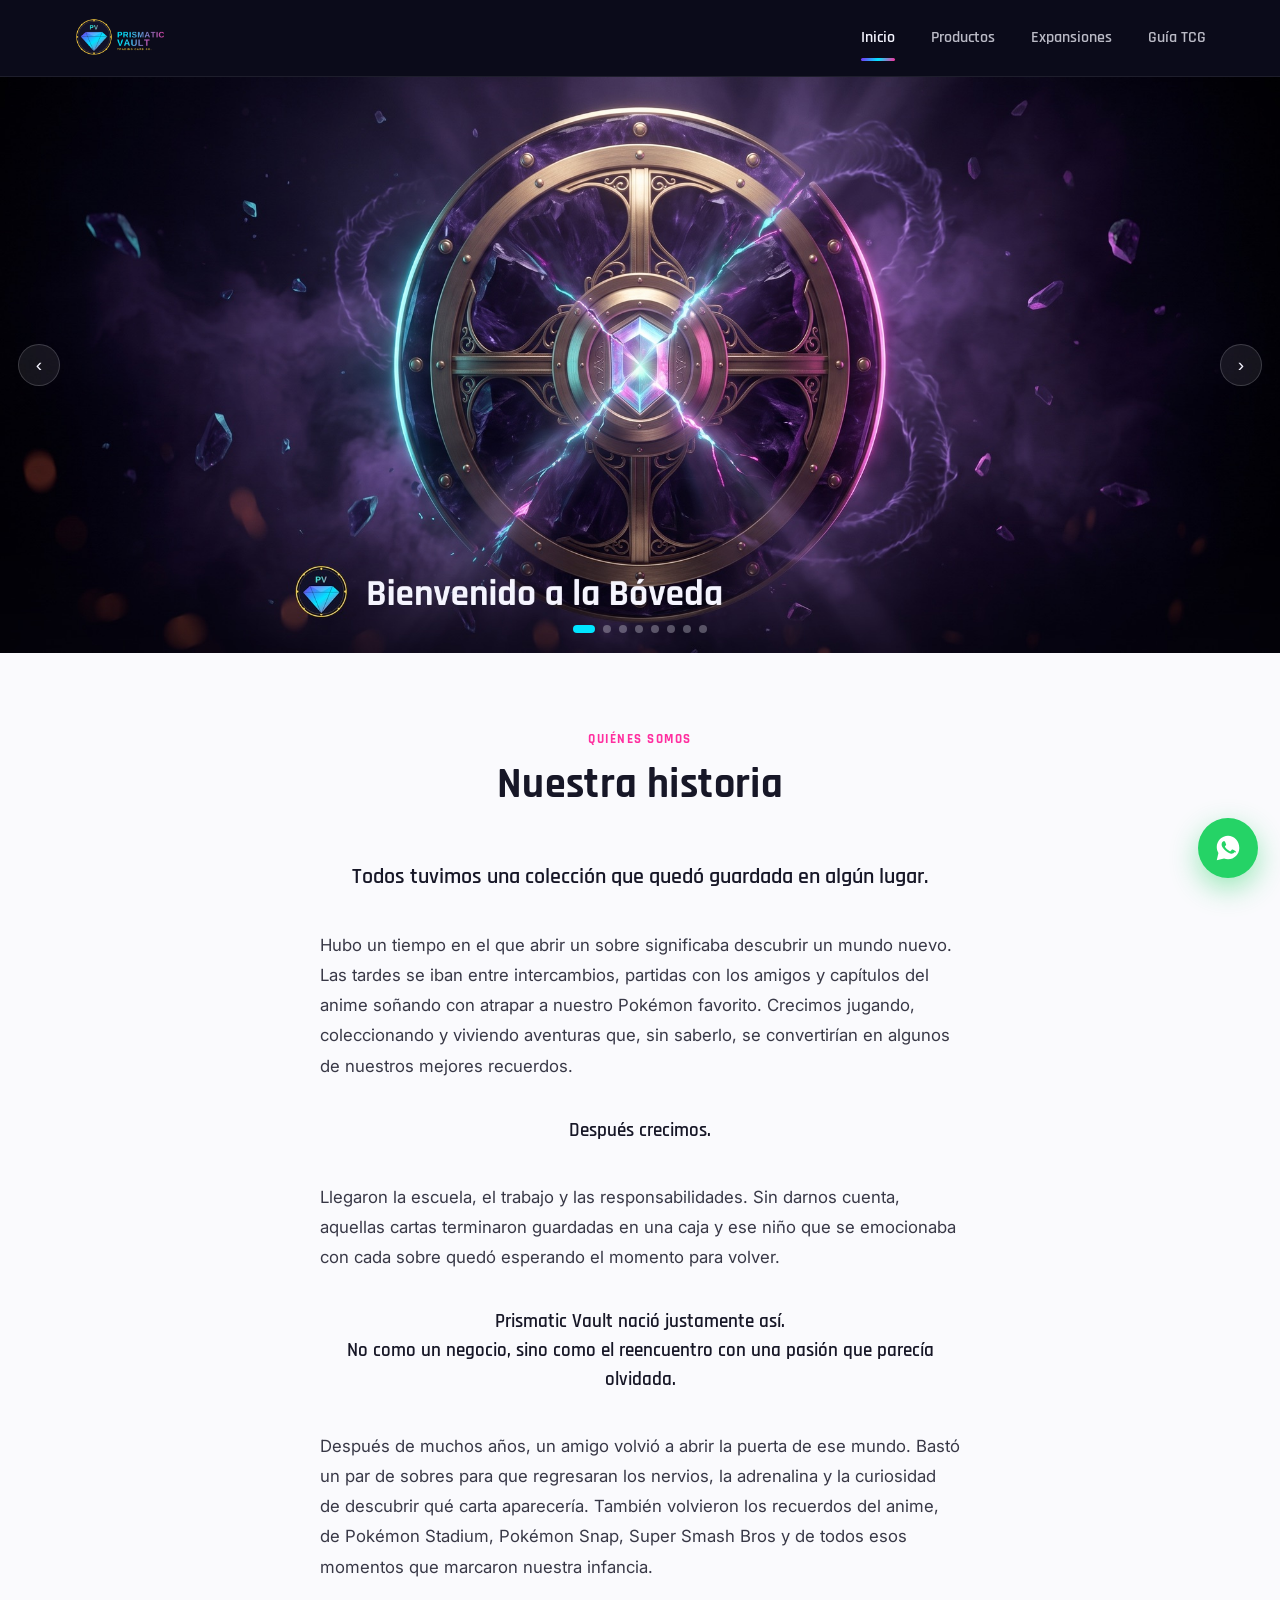
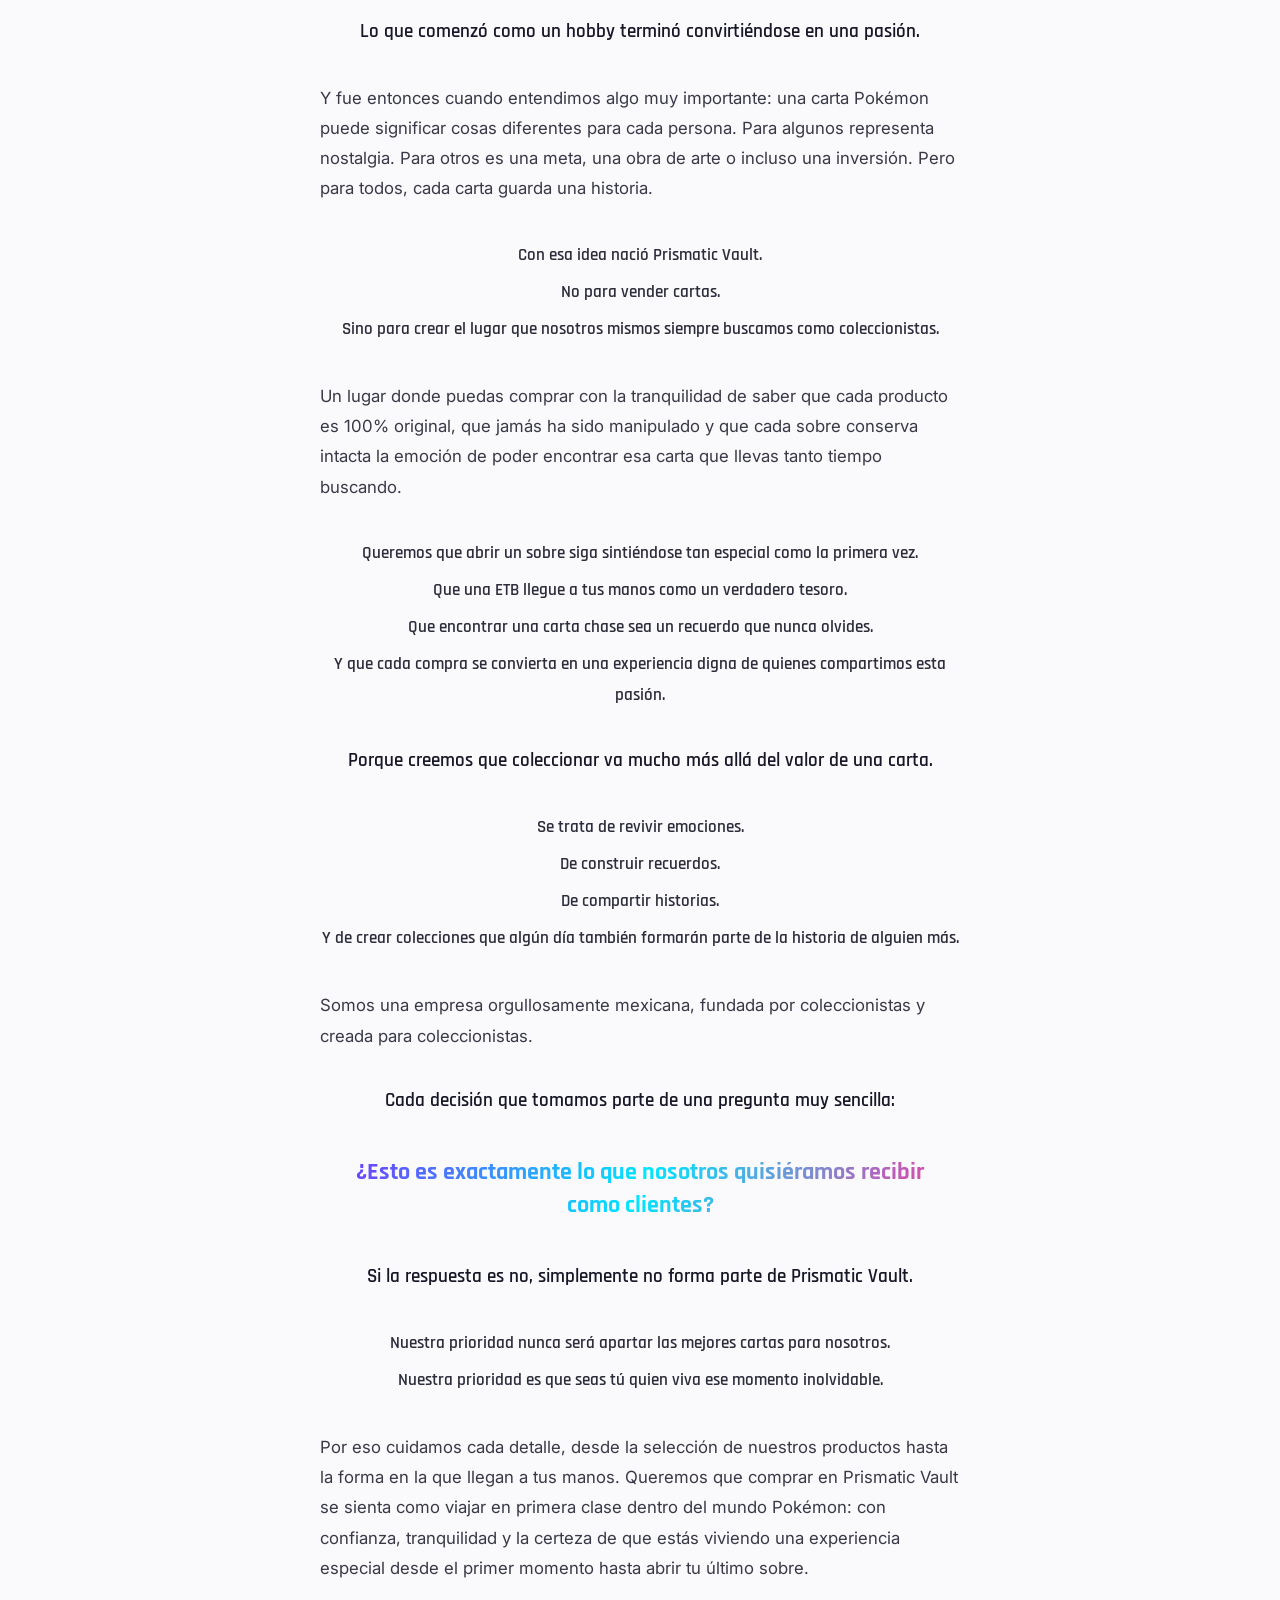
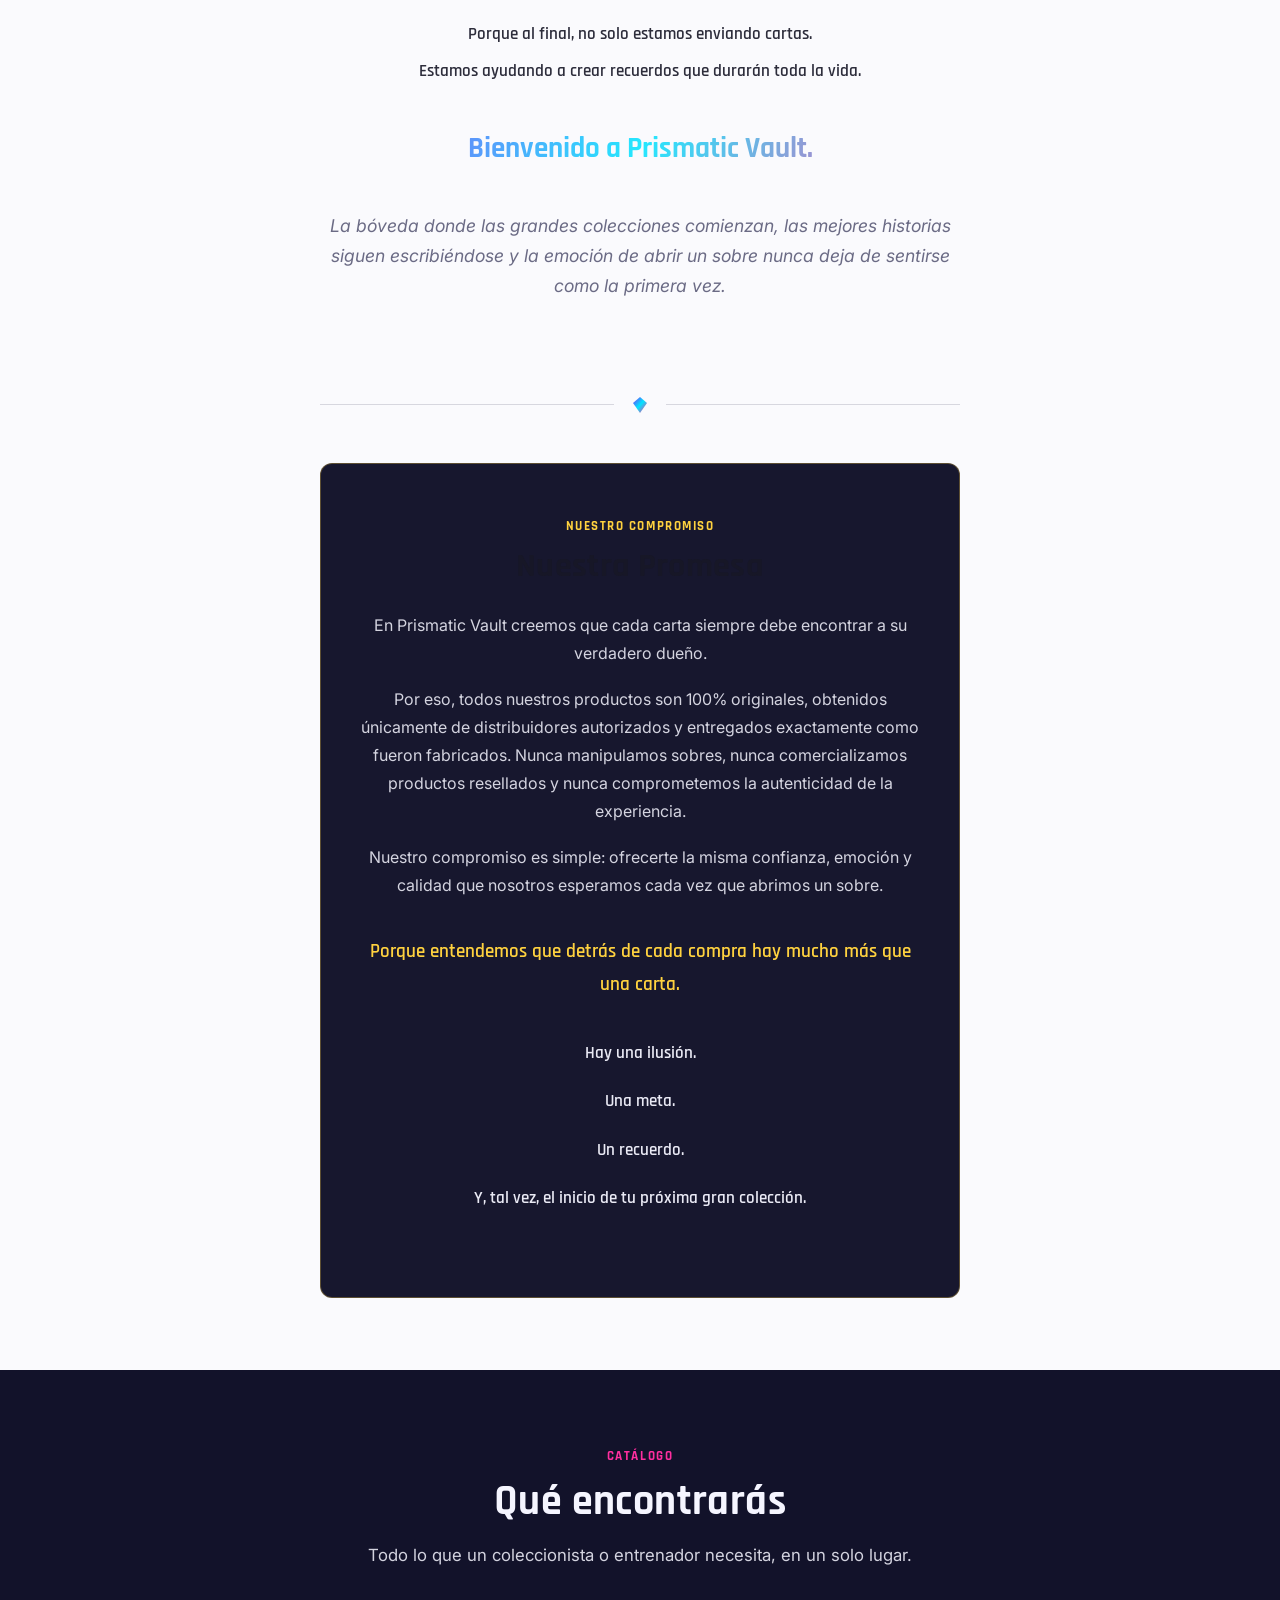
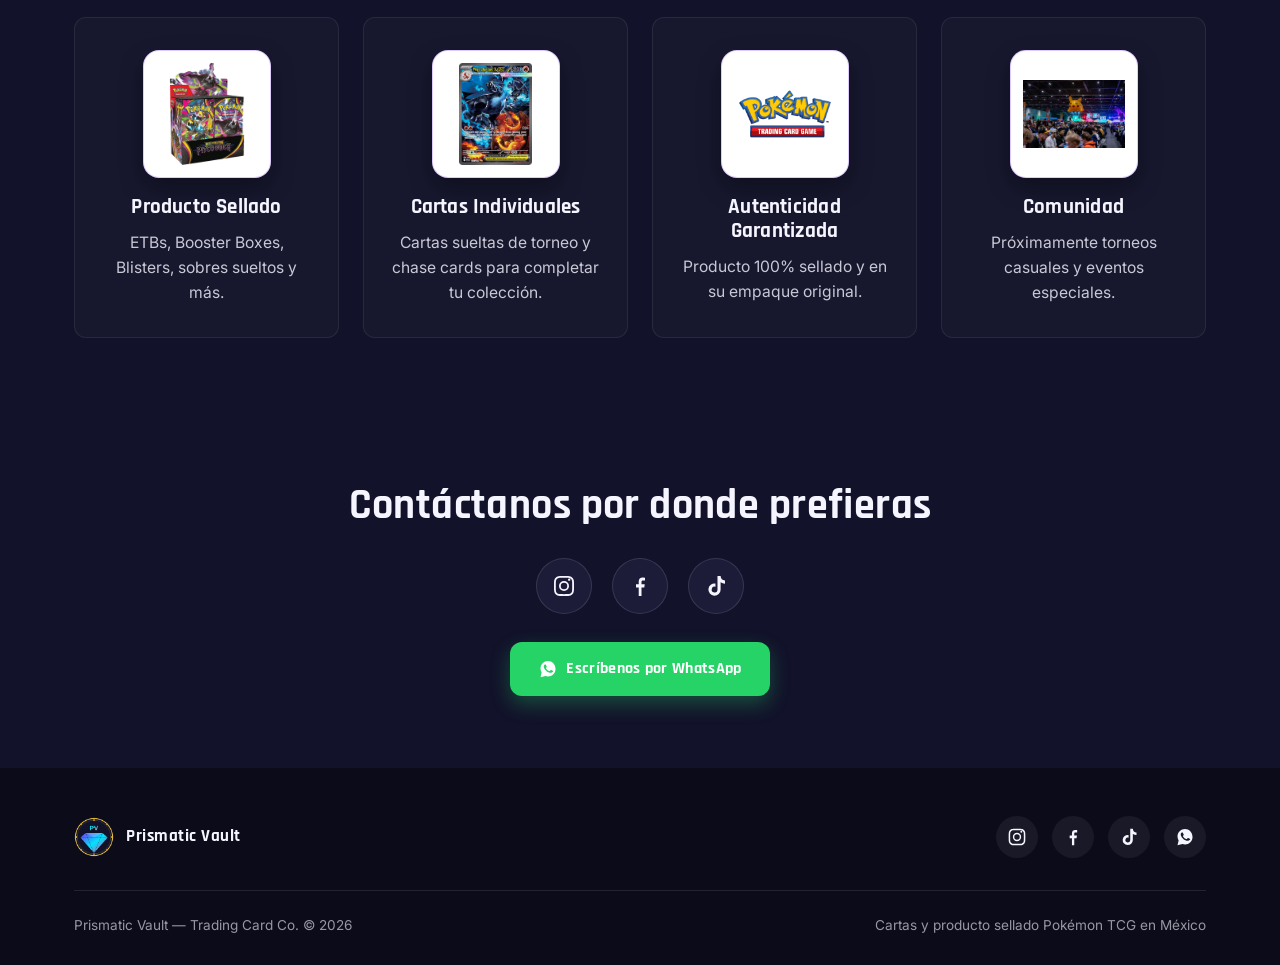
==== index.html @ a51b3db3 "Agrega banners reales, historia de marca e imágenes de Qué Encontrarás - Hero de Inicio: reemplaza l" ====
<!DOCTYPE html>
<html lang="es-MX">
<head>
<meta charset="UTF-8">
<meta name="viewport" content="width=device-width, initial-scale=1.0">
<title>Prismatic Vault TCG | Cartas y Producto Sellado Pokémon en México</title>
<meta name="description" content="Prismatic Vault: empresa 100% mexicana de cartas y producto sellado Pokémon TCG auténtico. Boosters, ETBs y singles a precios accesibles. Contáctanos por WhatsApp.">
<link rel="canonical" href="https://prismaticvaulttcg.com/">
<meta property="og:title" content="Prismatic Vault TCG | Pokémon TCG México">
<meta property="og:description" content="Cartas y producto sellado Pokémon TCG 100% auténtico. Síguenos y escríbenos por WhatsApp.">
<meta property="og:image" content="assets/brand/prismatic_vault_banner.png">
<meta property="og:type" content="website">
<link rel="icon" type="image/png" href="assets/brand/prismatic_vault_icon.png">
<link rel="preconnect" href="https://fonts.googleapis.com">
<link rel="preconnect" href="https://fonts.gstatic.com" crossorigin>
<link href="https://fonts.googleapis.com/css2?family=Rajdhani:wght@600;700&family=Inter:wght@400;500;600&display=swap" rel="stylesheet">
<link rel="stylesheet" href="css/style.css">
</head>
<body>

<header class="site-header">
  <div class="container">
    <a href="index.html" class="brand-logo">
      <img src="assets/brand/prismatic_vault_logo.png" alt="Prismatic Vault — Trading Card Co.">
    </a>
    <nav class="main-nav">
      <a href="index.html" aria-current="page">Inicio</a>
      <a href="productos.html">Productos</a>
      <a href="expansiones.html">Expansiones</a>
      <a href="guia-tcg.html">Guía TCG</a>
    </nav>
    <button class="hamburger" aria-label="Abrir menú" aria-expanded="false">
      <span></span><span></span><span></span>
    </button>
  </div>
</header>

<main>

  <!-- HERO / CARRUSEL -->
  <section class="hero" data-hero-carousel>
    <button class="hero-arrow prev" data-hero-arrow="-1" aria-label="Slide anterior">&#8249;</button>
    <button class="hero-arrow next" data-hero-arrow="1" aria-label="Siguiente slide">&#8250;</button>

    <div class="hero-slide is-active">
      <img src="assets/banners/01-bienvenido-a-la-boveda.jpg" alt="Bienvenido a la Bóveda Prismática" class="hero-banner-img">
    </div>
    <div class="hero-slide">
      <img src="assets/banners/02-elite-trainer-boxes.jpg" alt="Elite Trainer Boxes" class="hero-banner-img">
    </div>
    <div class="hero-slide">
      <img src="assets/banners/03-singles.jpg" alt="Singles — cartas individuales" class="hero-banner-img">
    </div>
    <div class="hero-slide">
      <img src="assets/banners/04-pitch-black.jpg" alt="Mega Evolution: Pitch Black" class="hero-banner-img">
    </div>
    <div class="hero-slide">
      <img src="assets/banners/05-nuevas-expansiones.jpg" alt="Nuevas expansiones" class="hero-banner-img">
    </div>
    <div class="hero-slide">
      <img src="assets/banners/06-accesorios.jpg" alt="Accesorios" class="hero-banner-img">
    </div>
    <div class="hero-slide">
      <img src="assets/banners/07-comunidad.jpg" alt="Comunidad" class="hero-banner-img">
    </div>
    <div class="hero-slide">
      <img src="assets/banners/08-el-guardian-prismatico.jpg" alt="El Guardián Prismático" class="hero-banner-img">
    </div>

    <div class="hero-dots"></div>
  </section>

  <!-- QUIÉNES SOMOS — NUESTRA HISTORIA -->
  <section class="section section--light">
    <div class="container">
      <div class="section-header">
        <span class="eyebrow">Quiénes somos</span>
        <h2 class="section-title">Nuestra historia</h2>
      </div>
      <div class="story">
        <p class="story-lede">Todos tuvimos una colección que quedó guardada en algún lugar.</p>

        <p>Hubo un tiempo en el que abrir un sobre significaba descubrir un mundo nuevo. Las tardes se iban entre intercambios, partidas con los amigos y capítulos del anime soñando con atrapar a nuestro Pokémon favorito. Crecimos jugando, coleccionando y viviendo aventuras que, sin saberlo, se convertirían en algunos de nuestros mejores recuerdos.</p>

        <p class="story-beat">Después crecimos.</p>

        <p>Llegaron la escuela, el trabajo y las responsabilidades. Sin darnos cuenta, aquellas cartas terminaron guardadas en una caja y ese niño que se emocionaba con cada sobre quedó esperando el momento para volver.</p>

        <p class="story-beat">Prismatic Vault nació justamente así.<br>No como un negocio, sino como el reencuentro con una pasión que parecía olvidada.</p>

        <p>Después de muchos años, un amigo volvió a abrir la puerta de ese mundo. Bastó un par de sobres para que regresaran los nervios, la adrenalina y la curiosidad de descubrir qué carta aparecería. También volvieron los recuerdos del anime, de Pokémon Stadium, Pokémon Snap, Super Smash Bros y de todos esos momentos que marcaron nuestra infancia.</p>

        <p class="story-beat">Lo que comenzó como un hobby terminó convirtiéndose en una pasión.</p>

        <p>Y fue entonces cuando entendimos algo muy importante: una carta Pokémon puede significar cosas diferentes para cada persona. Para algunos representa nostalgia. Para otros es una meta, una obra de arte o incluso una inversión. Pero para todos, cada carta guarda una historia.</p>

        <div class="story-list">
          <p>Con esa idea nació Prismatic Vault.</p>
          <p>No para vender cartas.</p>
          <p>Sino para crear el lugar que nosotros mismos siempre buscamos como coleccionistas.</p>
        </div>

        <p>Un lugar donde puedas comprar con la tranquilidad de saber que cada producto es 100% original, que jamás ha sido manipulado y que cada sobre conserva intacta la emoción de poder encontrar esa carta que llevas tanto tiempo buscando.</p>

        <div class="story-list">
          <p>Queremos que abrir un sobre siga sintiéndose tan especial como la primera vez.</p>
          <p>Que una ETB llegue a tus manos como un verdadero tesoro.</p>
          <p>Que encontrar una carta chase sea un recuerdo que nunca olvides.</p>
          <p>Y que cada compra se convierta en una experiencia digna de quienes compartimos esta pasión.</p>
        </div>

        <p class="story-beat">Porque creemos que coleccionar va mucho más allá del valor de una carta.</p>

        <div class="story-list">
          <p>Se trata de revivir emociones.</p>
          <p>De construir recuerdos.</p>
          <p>De compartir historias.</p>
          <p>Y de crear colecciones que algún día también formarán parte de la historia de alguien más.</p>
        </div>

        <p>Somos una empresa orgullosamente mexicana, fundada por coleccionistas y creada para coleccionistas.</p>

        <p class="story-beat">Cada decisión que tomamos parte de una pregunta muy sencilla:</p>

        <blockquote class="story-quote">¿Esto es exactamente lo que nosotros quisiéramos recibir como clientes?</blockquote>

        <p class="story-beat">Si la respuesta es no, simplemente no forma parte de Prismatic Vault.</p>

        <div class="story-list">
          <p>Nuestra prioridad nunca será apartar las mejores cartas para nosotros.</p>
          <p>Nuestra prioridad es que seas tú quien viva ese momento inolvidable.</p>
        </div>

        <p>Por eso cuidamos cada detalle, desde la selección de nuestros productos hasta la forma en la que llegan a tus manos. Queremos que comprar en Prismatic Vault se sienta como viajar en primera clase dentro del mundo Pokémon: con confianza, tranquilidad y la certeza de que estás viviendo una experiencia especial desde el primer momento hasta abrir tu último sobre.</p>

        <div class="story-list">
          <p>Porque al final, no solo estamos enviando cartas.</p>
          <p>Estamos ayudando a crear recuerdos que durarán toda la vida.</p>
        </div>

        <p class="story-final">Bienvenido a Prismatic Vault.</p>
        <p class="story-closing">La bóveda donde las grandes colecciones comienzan, las mejores historias siguen escribiéndose y la emoción de abrir un sobre nunca deja de sentirse como la primera vez.</p>
      </div>
    </div>
  </section>

  <!-- NUESTRA PROMESA -->
  <section class="section section--light" style="padding-top: 0;">
    <div class="container">
      <div class="story-divider">
        <svg viewBox="0 0 40 40"><polygon points="20,4 34,16 20,36 6,16" fill="url(#pv-grad)"/></svg>
      </div>
      <div class="promise-card">
        <span class="eyebrow">Nuestro compromiso</span>
        <h2>Nuestra Promesa</h2>
        <p>En Prismatic Vault creemos que cada carta siempre debe encontrar a su verdadero dueño.</p>
        <p>Por eso, todos nuestros productos son 100% originales, obtenidos únicamente de distribuidores autorizados y entregados exactamente como fueron fabricados. Nunca manipulamos sobres, nunca comercializamos productos resellados y nunca comprometemos la autenticidad de la experiencia.</p>
        <p>Nuestro compromiso es simple: ofrecerte la misma confianza, emoción y calidad que nosotros esperamos cada vez que abrimos un sobre.</p>
        <p class="story-beat">Porque entendemos que detrás de cada compra hay mucho más que una carta.</p>
        <div class="story-list">
          <p>Hay una ilusión.</p>
          <p>Una meta.</p>
          <p>Un recuerdo.</p>
          <p>Y, tal vez, el inicio de tu próxima gran colección.</p>
        </div>
      </div>
    </div>
  </section>

  <!-- QUÉ ENCONTRARÁS -->
  <section class="section section--dark">
    <div class="container">
      <div class="section-header">
        <span class="eyebrow">Catálogo</span>
        <h2 class="section-title">Qué encontrarás</h2>
        <p class="section-subtitle" style="margin: 0 auto;">Todo lo que un coleccionista o entrenador necesita, en un solo lugar.</p>
      </div>
      <div class="grid grid--4">
        <div class="card">
          <div class="card-thumb">
            <img src="assets/encontraras/producto-sellado.png" alt="Producto sellado Pokémon TCG">
          </div>
          <h3>Producto Sellado</h3>
          <p>ETBs, Booster Boxes, Blisters, sobres sueltos y más.</p>
        </div>
        <div class="card">
          <div class="card-thumb">
            <img src="assets/encontraras/cartas-individuales.png" alt="Cartas individuales Pokémon TCG">
          </div>
          <h3>Cartas Individuales</h3>
          <p>Cartas sueltas de torneo y chase cards para completar tu colección.</p>
        </div>
        <div class="card">
          <div class="card-thumb">
            <img src="assets/encontraras/autenticidad-garantizada.png" alt="Autenticidad garantizada Pokémon TCG">
          </div>
          <h3>Autenticidad Garantizada</h3>
          <p>Producto 100% sellado y en su empaque original.</p>
        </div>
        <div class="card">
          <div class="card-thumb">
            <img src="assets/encontraras/comunidad.webp" alt="Comunidad Pokémon TCG">
          </div>
          <h3>Comunidad</h3>
          <p>Próximamente torneos casuales y eventos especiales.</p>
        </div>
      </div>
    </div>
  </section>

  <!-- BANDA DE CONTACTO -->
  <section class="section section--dark social-band">
    <div class="container">
      <h2 class="section-title">Contáctanos por donde prefieras</h2>
      <div class="social-icons-lg">
        <a href="https://www.instagram.com/prismaticvault.tcg/" target="_blank" rel="noopener" aria-label="Instagram">
          <svg viewBox="0 0 24 24"><path d="M12 2c-2.72 0-3.06.01-4.12.06-1.06.05-1.79.22-2.43.47a4.92 4.92 0 0 0-1.78 1.16 4.92 4.92 0 0 0-1.16 1.78c-.25.64-.42 1.37-.47 2.43C2 8.94 2 9.28 2 12s.01 3.06.06 4.12c.05 1.06.22 1.79.47 2.43.26.66.6 1.22 1.16 1.78.56.56 1.12.9 1.78 1.16.64.25 1.37.42 2.43.47C8.94 22 9.28 22 12 22s3.06-.01 4.12-.06c1.06-.05 1.79-.22 2.43-.47a4.92 4.92 0 0 0 1.78-1.16 4.92 4.92 0 0 0 1.16-1.78c.25-.64.42-1.37.47-2.43.05-1.06.06-1.4.06-4.12s-.01-3.06-.06-4.12c-.05-1.06-.22-1.79-.47-2.43a4.92 4.92 0 0 0-1.16-1.78 4.92 4.92 0 0 0-1.78-1.16c-.64-.25-1.37-.42-2.43-.47C15.06 2.01 14.72 2 12 2zm0 1.8c2.67 0 2.99.01 4.04.06.98.04 1.5.21 1.85.34.47.18.8.4 1.15.75.35.35.57.68.75 1.15.13.36.3.87.34 1.85.05 1.05.06 1.37.06 4.04s-.01 2.99-.06 4.04c-.04.98-.21 1.5-.34 1.85-.18.47-.4.8-.75 1.15-.35.35-.68.57-1.15.75-.36.13-.87.3-1.85.34-1.05.05-1.37.06-4.04.06s-2.99-.01-4.04-.06c-.98-.04-1.5-.21-1.85-.34a3.1 3.1 0 0 1-1.15-.75 3.1 3.1 0 0 1-.75-1.15c-.13-.36-.3-.87-.34-1.85-.05-1.05-.06-1.37-.06-4.04s.01-2.99.06-4.04c.04-.98.21-1.5.34-1.85.18-.47.4-.8.75-1.15.35-.35.68-.57 1.15-.75.36-.13.87-.3 1.85-.34 1.05-.05 1.37-.06 4.04-.06zm0 3.2a5 5 0 1 0 0 10 5 5 0 0 0 0-10zm0 8.25a3.25 3.25 0 1 1 0-6.5 3.25 3.25 0 0 1 0 6.5zm5.2-8.45a1.17 1.17 0 1 1 0-2.34 1.17 1.17 0 0 1 0 2.34z"/></svg>
        </a>
        <a href="https://facebook.com/prismaticvault.tcg" target="_blank" rel="noopener" aria-label="Facebook">
          <svg viewBox="0 0 24 24"><path d="M13.5 22v-8.4h2.8l.42-3.28h-3.22V8.2c0-.95.26-1.6 1.63-1.6H17V3.7A21.8 21.8 0 0 0 14.6 3.6c-2.3 0-3.87 1.4-3.87 3.98v2.74H8v3.28h2.73V22h2.77z"/></svg>
        </a>
        <a href="https://vt.tiktok.com/ZSXAYgNUm/" target="_blank" rel="noopener" aria-label="TikTok">
          <svg viewBox="0 0 24 24"><path d="M16.6 2h-3.1v13.6a2.9 2.9 0 1 1-2.05-2.78V9.6a6.1 6.1 0 1 0 5.15 6.03V8.36a7.9 7.9 0 0 0 4.4 1.33V6.5a4.85 4.85 0 0 1-4.4-4.5z"/></svg>
        </a>
      </div>
      <a href="https://wa.me/524494250223" class="btn btn-whatsapp" target="_blank" rel="noopener">
        <svg viewBox="0 0 32 32" style="width:20px;height:20px;fill:#fff;"><path d="M16.02 3C9.4 3 4 8.4 4 15.02c0 2.34.65 4.52 1.78 6.38L4 29l7.78-1.74a12.9 12.9 0 0 0 4.24.72h.02c6.62 0 12.02-5.4 12.02-12.02C28 8.4 22.64 3 16.02 3zm7.05 17.2c-.3.86-1.7 1.64-2.35 1.74-.6.1-1.36.14-2.2-.14-.5-.16-1.15-.38-1.98-.74-3.48-1.5-5.75-5.02-5.93-5.26-.17-.24-1.42-1.9-1.42-3.62 0-1.72.9-2.56 1.22-2.9.32-.34.7-.42.94-.42h.68c.22 0 .5-.04.78.6.3.68 1 2.4 1.1 2.58.1.18.16.4.02.64-.14.24-.2.4-.4.62-.2.22-.42.5-.6.66-.2.2-.4.4-.18.78.22.38 1 1.66 2.16 2.7 1.48 1.32 2.74 1.74 3.12 1.94.38.2.6.16.82-.08.22-.24.94-1.08 1.2-1.46.26-.38.5-.3.84-.18.34.12 2.16 1.02 2.54 1.2.38.18.62.28.72.44.1.18.1.98-.2 1.84z"/></svg>
        Escríbenos por WhatsApp
      </a>
    </div>
  </section>

</main>

<footer class="site-footer">
  <div class="container">
    <div class="footer-top">
      <div class="footer-brand">
        <img src="assets/brand/prismatic_vault_icon.png" alt="Prismatic Vault">
        <span>Prismatic Vault</span>
      </div>
      <div class="footer-links">
        <a href="https://www.instagram.com/prismaticvault.tcg/" target="_blank" rel="noopener" aria-label="Instagram">
          <svg viewBox="0 0 24 24"><path d="M12 2c-2.72 0-3.06.01-4.12.06-1.06.05-1.79.22-2.43.47a4.92 4.92 0 0 0-1.78 1.16 4.92 4.92 0 0 0-1.16 1.78c-.25.64-.42 1.37-.47 2.43C2 8.94 2 9.28 2 12s.01 3.06.06 4.12c.05 1.06.22 1.79.47 2.43.26.66.6 1.22 1.16 1.78.56.56 1.12.9 1.78 1.16.64.25 1.37.42 2.43.47C8.94 22 9.28 22 12 22s3.06-.01 4.12-.06c1.06-.05 1.79-.22 2.43-.47a4.92 4.92 0 0 0 1.78-1.16 4.92 4.92 0 0 0 1.16-1.78c.25-.64.42-1.37.47-2.43.05-1.06.06-1.4.06-4.12s-.01-3.06-.06-4.12c-.05-1.06-.22-1.79-.47-2.43a4.92 4.92 0 0 0-1.16-1.78 4.92 4.92 0 0 0-1.78-1.16c-.64-.25-1.37-.42-2.43-.47C15.06 2.01 14.72 2 12 2zm0 1.8c2.67 0 2.99.01 4.04.06.98.04 1.5.21 1.85.34.47.18.8.4 1.15.75.35.35.57.68.75 1.15.13.36.3.87.34 1.85.05 1.05.06 1.37.06 4.04s-.01 2.99-.06 4.04c-.04.98-.21 1.5-.34 1.85-.18.47-.4.8-.75 1.15-.35.35-.68.57-1.15.75-.36.13-.87.3-1.85.34-1.05.05-1.37.06-4.04.06s-2.99-.01-4.04-.06c-.98-.04-1.5-.21-1.85-.34a3.1 3.1 0 0 1-1.15-.75 3.1 3.1 0 0 1-.75-1.15c-.13-.36-.3-.87-.34-1.85-.05-1.05-.06-1.37-.06-4.04s.01-2.99.06-4.04c.04-.98.21-1.5.34-1.85.18-.47.4-.8.75-1.15.35-.35.68-.57 1.15-.75.36-.13.87-.3 1.85-.34 1.05-.05 1.37-.06 4.04-.06zm0 3.2a5 5 0 1 0 0 10 5 5 0 0 0 0-10zm0 8.25a3.25 3.25 0 1 1 0-6.5 3.25 3.25 0 0 1 0 6.5zm5.2-8.45a1.17 1.17 0 1 1 0-2.34 1.17 1.17 0 0 1 0 2.34z"/></svg>
        </a>
        <a href="https://facebook.com/prismaticvault.tcg" target="_blank" rel="noopener" aria-label="Facebook">
          <svg viewBox="0 0 24 24"><path d="M13.5 22v-8.4h2.8l.42-3.28h-3.22V8.2c0-.95.26-1.6 1.63-1.6H17V3.7A21.8 21.8 0 0 0 14.6 3.6c-2.3 0-3.87 1.4-3.87 3.98v2.74H8v3.28h2.73V22h2.77z"/></svg>
        </a>
        <a href="https://vt.tiktok.com/ZSXAYgNUm/" target="_blank" rel="noopener" aria-label="TikTok">
          <svg viewBox="0 0 24 24"><path d="M16.6 2h-3.1v13.6a2.9 2.9 0 1 1-2.05-2.78V9.6a6.1 6.1 0 1 0 5.15 6.03V8.36a7.9 7.9 0 0 0 4.4 1.33V6.5a4.85 4.85 0 0 1-4.4-4.5z"/></svg>
        </a>
        <a href="https://wa.me/524494250223" target="_blank" rel="noopener" aria-label="WhatsApp">
          <svg viewBox="0 0 32 32"><path d="M16.02 3C9.4 3 4 8.4 4 15.02c0 2.34.65 4.52 1.78 6.38L4 29l7.78-1.74a12.9 12.9 0 0 0 4.24.72h.02c6.62 0 12.02-5.4 12.02-12.02C28 8.4 22.64 3 16.02 3zm7.05 17.2c-.3.86-1.7 1.64-2.35 1.74-.6.1-1.36.14-2.2-.14-.5-.16-1.15-.38-1.98-.74-3.48-1.5-5.75-5.02-5.93-5.26-.17-.24-1.42-1.9-1.42-3.62 0-1.72.9-2.56 1.22-2.9.32-.34.7-.42.94-.42h.68c.22 0 .5-.04.78.6.3.68 1 2.4 1.1 2.58.1.18.16.4.02.64-.14.24-.2.4-.4.62-.2.22-.42.5-.6.66-.2.2-.4.4-.18.78.22.38 1 1.66 2.16 2.7 1.48 1.32 2.74 1.74 3.12 1.94.38.2.6.16.82-.08.22-.24.94-1.08 1.2-1.46.26-.38.5-.3.84-.18.34.12 2.16 1.02 2.54 1.2.38.18.62.28.72.44.1.18.1.98-.2 1.84z"/></svg>
        </a>
      </div>
    </div>
    <div class="footer-bottom">
      <span>Prismatic Vault — Trading Card Co. © <span data-year>2026</span></span>
      <span>Cartas y producto sellado Pokémon TCG en México</span>
    </div>
  </div>
</footer>

<a href="https://wa.me/524494250223" class="wa-float" target="_blank" rel="noopener" aria-label="Escríbenos por WhatsApp">
  <svg viewBox="0 0 32 32"><path d="M16.02 3C9.4 3 4 8.4 4 15.02c0 2.34.65 4.52 1.78 6.38L4 29l7.78-1.74a12.9 12.9 0 0 0 4.24.72h.02c6.62 0 12.02-5.4 12.02-12.02C28 8.4 22.64 3 16.02 3zm7.05 17.2c-.3.86-1.7 1.64-2.35 1.74-.6.1-1.36.14-2.2-.14-.5-.16-1.15-.38-1.98-.74-3.48-1.5-5.75-5.02-5.93-5.26-.17-.24-1.42-1.9-1.42-3.62 0-1.72.9-2.56 1.22-2.9.32-.34.7-.42.94-.42h.68c.22 0 .5-.04.78.6.3.68 1 2.4 1.1 2.58.1.18.16.4.02.64-.14.24-.2.4-.4.62-.2.22-.42.5-.6.66-.2.2-.4.4-.18.78.22.38 1 1.66 2.16 2.7 1.48 1.32 2.74 1.74 3.12 1.94.38.2.6.16.82-.08.22-.24.94-1.08 1.2-1.46.26-.38.5-.3.84-.18.34.12 2.16 1.02 2.54 1.2.38.18.62.28.72.44.1.18.1.98-.2 1.84z"/></svg>
</a>

<svg width="0" height="0" style="position:absolute">
  <defs>
    <linearGradient id="pv-grad" x1="0" y1="0" x2="1" y2="1">
      <stop offset="0%" stop-color="#7B2FF7"/><stop offset="50%" stop-color="#00E5FF"/><stop offset="100%" stop-color="#FF2E9F"/>
    </linearGradient>
  </defs>
</svg>

<script src="js/main.js"></script>
</body>
</html>
---- css/style.css ----
/* ==========================================================================
   Prismatic Vault — Design System
   ========================================================================== */

:root {
  --violet: #7B2FF7;
  --cyan: #00E5FF;
  --magenta: #FF2E9F;
  --gold: #FFD23F;
  --navy-deep: #0B0B1A;
  --navy: #12122A;
  --text-light: #F5F5FF;
  --text-dark: #171727;
  --text-muted: #6B6B85;

  --gradient-brand: linear-gradient(115deg, var(--violet) 0%, var(--cyan) 50%, var(--magenta) 100%);
  --gradient-brand-soft: linear-gradient(115deg, rgba(123,47,247,0.15) 0%, rgba(0,229,255,0.15) 50%, rgba(255,46,159,0.15) 100%);
  --gradient-hero: linear-gradient(160deg, var(--navy-deep) 0%, #1B1440 100%);
  --gradient-btn: linear-gradient(100deg, var(--violet) 0%, var(--magenta) 100%);
  --gradient-btn-hover: linear-gradient(100deg, var(--cyan) 0%, var(--magenta) 100%);

  --font-heading: 'Rajdhani', sans-serif;
  --font-body: 'Inter', sans-serif;

  --radius-sm: 8px;
  --radius-md: 12px;
  --container: 1180px;
}

* { box-sizing: border-box; margin: 0; padding: 0; }

html { scroll-behavior: smooth; }

body {
  font-family: var(--font-body);
  background: #FFFFFF;
  color: var(--text-dark);
  line-height: 1.6;
  -webkit-font-smoothing: antialiased;
  overflow-x: hidden;
}

img { max-width: 100%; display: block; }

a { text-decoration: none; color: inherit; }

ul { list-style: none; }

h1, h2, h3, h4 {
  font-family: var(--font-heading);
  font-weight: 700;
  letter-spacing: 0.01em;
  line-height: 1.15;
}

.container {
  max-width: var(--container);
  margin: 0 auto;
  padding: 0 24px;
}

.section {
  padding: 72px 0;
}

.section--dark {
  background: var(--navy);
  color: var(--text-light);
}

.section--light {
  background: #FAFAFD;
  color: var(--text-dark);
}

.eyebrow {
  display: inline-block;
  font-family: var(--font-heading);
  font-weight: 700;
  letter-spacing: 0.12em;
  text-transform: uppercase;
  font-size: 0.8rem;
  color: var(--magenta);
  margin-bottom: 12px;
}

.section-title {
  font-size: clamp(1.8rem, 4vw, 2.6rem);
  margin-bottom: 16px;
}

.section-subtitle {
  max-width: 640px;
  font-size: 1.05rem;
  opacity: 0.85;
}

.section-header {
  text-align: center;
  max-width: 720px;
  margin: 0 auto 48px;
}

/* --------------------------------------------------------------------------
   Buttons
   -------------------------------------------------------------------------- */

.btn {
  display: inline-flex;
  align-items: center;
  justify-content: center;
  gap: 8px;
  font-family: var(--font-heading);
  font-weight: 700;
  font-size: 1rem;
  letter-spacing: 0.02em;
  padding: 14px 28px;
  border-radius: var(--radius-md);
  border: none;
  cursor: pointer;
  transition: transform 0.18s ease, box-shadow 0.18s ease, opacity 0.18s ease;
  white-space: nowrap;
}

.btn-primary {
  background: var(--gradient-btn);
  color: #FFFFFF;
  box-shadow: 0 8px 24px rgba(123, 47, 247, 0.35);
}

.btn-primary:hover {
  background: var(--gradient-btn-hover);
  transform: translateY(-2px);
  box-shadow: 0 10px 28px rgba(0, 229, 255, 0.3);
}

.btn-outline {
  background: transparent;
  color: var(--text-light);
  border: 2px solid rgba(245, 245, 255, 0.35);
}

.btn-outline:hover {
  border-color: var(--cyan);
  color: var(--cyan);
  transform: translateY(-2px);
}

.btn-gold {
  background: var(--gold);
  color: var(--navy-deep);
  box-shadow: 0 8px 20px rgba(255, 210, 63, 0.3);
}

.btn-gold:hover {
  transform: translateY(-2px);
  box-shadow: 0 10px 24px rgba(255, 210, 63, 0.4);
}

.btn-whatsapp {
  background: #25D366;
  color: #FFFFFF;
  box-shadow: 0 8px 20px rgba(37, 211, 102, 0.3);
}

.btn-whatsapp:hover {
  transform: translateY(-2px);
  box-shadow: 0 10px 24px rgba(37, 211, 102, 0.4);
}

.btn-block { width: 100%; }

/* --------------------------------------------------------------------------
   Header
   -------------------------------------------------------------------------- */

.site-header {
  position: sticky;
  top: 0;
  z-index: 100;
  background: var(--navy-deep);
  border-bottom: 1px solid rgba(245, 245, 255, 0.08);
}

.site-header .container {
  display: flex;
  align-items: center;
  justify-content: space-between;
  height: 76px;
}

.brand-logo {
  display: flex;
  align-items: center;
  height: 100%;
  padding: 12px 0;
}

.brand-logo img {
  height: 100%;
  max-height: 44px;
  width: auto;
}

.main-nav {
  display: flex;
  align-items: center;
  gap: 36px;
}

.main-nav a {
  font-family: var(--font-heading);
  font-weight: 600;
  font-size: 1.02rem;
  color: var(--text-light);
  opacity: 0.75;
  position: relative;
  padding: 6px 0;
  transition: color 0.15s ease, opacity 0.15s ease;
}

.main-nav a:hover,
.main-nav a[aria-current="page"] {
  color: var(--text-light);
  opacity: 1;
}

.main-nav a[aria-current="page"]::after {
  content: '';
  position: absolute;
  left: 0;
  right: 0;
  bottom: -4px;
  height: 3px;
  border-radius: 2px;
  background: var(--gradient-brand);
}

.hamburger {
  display: none;
  flex-direction: column;
  justify-content: center;
  gap: 5px;
  width: 40px;
  height: 40px;
  background: none;
  border: none;
  cursor: pointer;
  padding: 0;
}

.hamburger span {
  display: block;
  height: 3px;
  border-radius: 2px;
  background: var(--text-light);
  transition: transform 0.2s ease, opacity 0.2s ease;
}

.hamburger span:nth-child(1) { width: 26px; }
.hamburger span:nth-child(2) { width: 20px; margin-left: auto; }
.hamburger span:nth-child(3) { width: 26px; }

.hamburger.is-open span:nth-child(1) { transform: translateY(8px) rotate(45deg); width: 26px; }
.hamburger.is-open span:nth-child(2) { opacity: 0; }
.hamburger.is-open span:nth-child(3) { transform: translateY(-8px) rotate(-45deg); width: 26px; }

@media (max-width: 860px) {
  .hamburger { display: flex; }

  .main-nav {
    position: fixed;
    top: 76px;
    left: 0;
    right: 0;
    flex-direction: column;
    align-items: stretch;
    gap: 0;
    background: var(--navy-deep);
    border-bottom: 1px solid rgba(245, 245, 255, 0.08);
    padding: 8px 24px 24px;
    transform: translateY(-12px);
    opacity: 0;
    pointer-events: none;
    transition: transform 0.2s ease, opacity 0.2s ease;
  }

  .main-nav.is-open {
    transform: translateY(0);
    opacity: 1;
    pointer-events: auto;
  }

  .main-nav a { padding: 14px 0; border-bottom: 1px solid rgba(245, 245, 255, 0.08); }
}

/* --------------------------------------------------------------------------
   Hero
   -------------------------------------------------------------------------- */

.hero {
  background: var(--navy-deep);
  color: var(--text-light);
  position: relative;
  overflow: hidden;
}

/* Hero carousel — banners de imagen */
.hero-slide {
  display: none;
  position: relative;
  z-index: 1;
}

.hero-slide.is-active {
  display: block;
}

.hero-banner-img {
  display: block;
  width: 100%;
  height: auto;
  aspect-ratio: 2000 / 900;
  object-fit: cover;
}

.hero-arrow {
  position: absolute;
  top: 50%;
  transform: translateY(-50%);
  z-index: 3;
  width: 42px;
  height: 42px;
  border-radius: 50%;
  background: rgba(245, 245, 255, 0.08);
  border: 1px solid rgba(245, 245, 255, 0.18);
  color: var(--text-light);
  font-size: 1.2rem;
  cursor: pointer;
  transition: background 0.15s ease;
}

.hero-arrow:hover { background: rgba(245, 245, 255, 0.18); }
.hero-arrow.prev { left: 18px; }
.hero-arrow.next { right: 18px; }

.hero-dots {
  position: absolute;
  bottom: 20px;
  left: 0;
  right: 0;
  z-index: 3;
  display: flex;
  justify-content: center;
  gap: 8px;
}

.hero-dots button {
  width: 8px;
  height: 8px;
  border-radius: 50%;
  background: rgba(245, 245, 255, 0.3);
  border: none;
  padding: 0;
  cursor: pointer;
  transition: width 0.2s ease, background 0.2s ease;
}

.hero-dots button.is-active {
  background: var(--cyan);
  width: 22px;
  border-radius: 4px;
}

@media (min-width: 860px) {
  .hero-slide .container { text-align: left; align-items: flex-start; }
  .hero-actions { justify-content: flex-start; }
}

@media (max-width: 640px) {
  .hero-arrow { width: 34px; height: 34px; font-size: 1rem; }
  .hero-arrow.prev { left: 8px; }
  .hero-arrow.next { right: 8px; }
}

/* --------------------------------------------------------------------------
   Cards grid
   -------------------------------------------------------------------------- */

.grid {
  display: grid;
  gap: 24px;
  grid-template-columns: 1fr;
}

@media (min-width: 640px) {
  .grid--2 { grid-template-columns: repeat(2, 1fr); }
}

@media (min-width: 960px) {
  .grid--3 { grid-template-columns: repeat(3, 1fr); }
  .grid--4 { grid-template-columns: repeat(4, 1fr); }
}

.card {
  background: #17172E;
  border: 1px solid rgba(245, 245, 255, 0.08);
  border-radius: var(--radius-md);
  padding: 32px 26px;
  text-align: center;
  transition: transform 0.2s ease, border-color 0.2s ease;
}

.card:hover {
  transform: translateY(-4px);
  border-color: rgba(0, 229, 255, 0.35);
}

.card-icon {
  font-size: 2.2rem;
  margin-bottom: 16px;
  display: inline-block;
}

.card-thumb {
  width: 128px;
  height: 128px;
  margin: 0 auto 18px;
  border-radius: 16px;
  background: #FFFFFF;
  border: 1px solid rgba(123, 47, 247, 0.25);
  box-shadow: 0 10px 24px rgba(0, 0, 0, 0.3);
  display: flex;
  align-items: center;
  justify-content: center;
  padding: 12px;
}

.card-thumb img {
  max-width: 100%;
  max-height: 100%;
  object-fit: contain;
}

.card h3 {
  font-size: 1.3rem;
  margin-bottom: 10px;
}

.card p {
  opacity: 0.8;
  font-size: 0.98rem;
}

/* Light variant used on white sections */
.card--light {
  background: #FFFFFF;
  border: 1px solid #ECECF4;
  box-shadow: 0 4px 20px rgba(20, 20, 50, 0.05);
}

.card--light:hover {
  border-color: var(--cyan);
}

.card--light p { opacity: 1; color: var(--text-muted); }

/* --------------------------------------------------------------------------
   Productos — tiles glass 3D
   -------------------------------------------------------------------------- */

.prod-grid {
  display: grid;
  gap: 20px;
  grid-template-columns: repeat(2, 1fr);
  max-width: 980px;
  margin: 0 auto;
}

@media (min-width: 640px) {
  .prod-grid { grid-template-columns: repeat(3, 1fr); }
}

@media (min-width: 900px) {
  .prod-grid { grid-template-columns: repeat(4, 1fr); }
}

.prod-tile {
  position: relative;
  padding: 28px 14px 20px;
  border-radius: 18px;
  text-align: center;
  overflow: hidden;
  background: rgba(245, 245, 255, 0.04);
  border: 1px solid rgba(245, 245, 255, 0.09);
  backdrop-filter: blur(3px);
  transition: transform 0.35s cubic-bezier(0.2, 0.8, 0.2, 1), border-color 0.35s ease, background 0.35s ease, box-shadow 0.35s ease;
}

.prod-tile::before {
  content: '';
  position: absolute;
  inset: 0;
  opacity: 0;
  pointer-events: none;
  transition: opacity 0.35s ease;
  background: radial-gradient(circle at 50% 78%, var(--tile-glow, rgba(123, 47, 247, 0.35)), transparent 45%);
}

.prod-tile:hover {
  transform: translateY(-8px) scale(1.02);
  border-color: rgba(0, 229, 255, 0.4);
  background: rgba(245, 245, 255, 0.07);
  box-shadow: 0 18px 34px rgba(0, 0, 0, 0.35);
}

.prod-tile:hover::before { opacity: 1; }

.prod-tile-icon {
  width: 100%;
  height: 76px;
  display: flex;
  align-items: center;
  justify-content: center;
  margin-bottom: 12px;
  position: relative;
  z-index: 1;
  transition: transform 0.4s cubic-bezier(0.34, 1.56, 0.64, 1);
}

.prod-tile:hover .prod-tile-icon { transform: translateY(-4px) scale(1.08); }

.prod-tile-icon svg { width: 46px; height: 46px; }

.prod-tile h3 {
  position: relative;
  z-index: 1;
  font-size: 0.86rem;
  letter-spacing: 0.03em;
  text-transform: uppercase;
  margin: 0;
  color: var(--text-light);
  opacity: 0.8;
  transition: opacity 0.3s ease;
}

.prod-tile:hover h3 { opacity: 1; }

.prod-tile-bar {
  position: relative;
  z-index: 1;
  height: 2px;
  width: 0;
  margin: 10px auto 0;
  border-radius: 2px;
  background: var(--gradient-brand);
  transition: width 0.4s ease;
}

.prod-tile:hover .prod-tile-bar { width: 60%; }

/* --------------------------------------------------------------------------
   Banda destacada / callout
   -------------------------------------------------------------------------- */

.callout {
  background: var(--gradient-brand);
  border-radius: var(--radius-md);
  padding: 48px 32px;
  text-align: center;
  color: #FFFFFF;
}

.callout h2 {
  font-size: clamp(1.5rem, 3.5vw, 2.1rem);
  margin-bottom: 12px;
}

.callout p {
  max-width: 560px;
  margin: 0 auto 24px;
  opacity: 0.95;
}

/* --------------------------------------------------------------------------
   Social band
   -------------------------------------------------------------------------- */

.social-band {
  text-align: center;
}

.social-band h2 { margin-bottom: 28px; }

.social-icons-lg {
  display: flex;
  justify-content: center;
  gap: 20px;
  flex-wrap: wrap;
  margin-bottom: 28px;
}

.social-icons-lg a {
  width: 56px;
  height: 56px;
  border-radius: 50%;
  display: flex;
  align-items: center;
  justify-content: center;
  background: #1C1C38;
  border: 1px solid rgba(245, 245, 255, 0.12);
  transition: transform 0.18s ease, background 0.18s ease;
}

.social-icons-lg svg { width: 24px; height: 24px; fill: var(--text-light); }

.social-icons-lg a:hover {
  transform: translateY(-3px);
  background: var(--gradient-brand);
}

/* --------------------------------------------------------------------------
   Footer
   -------------------------------------------------------------------------- */

.site-footer {
  background: var(--navy-deep);
  color: var(--text-light);
  padding: 48px 0 28px;
}

.footer-top {
  display: flex;
  flex-wrap: wrap;
  align-items: center;
  justify-content: space-between;
  gap: 24px;
  padding-bottom: 32px;
  border-bottom: 1px solid rgba(245, 245, 255, 0.1);
}

.footer-brand {
  display: flex;
  align-items: center;
  gap: 12px;
}

.footer-brand img { height: 40px; width: auto; }

.footer-brand span {
  font-family: var(--font-heading);
  font-weight: 700;
  font-size: 1.05rem;
  letter-spacing: 0.03em;
}

.footer-links {
  display: flex;
  align-items: center;
  gap: 14px;
}

.footer-links a {
  width: 42px;
  height: 42px;
  border-radius: 50%;
  display: flex;
  align-items: center;
  justify-content: center;
  background: rgba(245, 245, 255, 0.06);
  transition: transform 0.18s ease, background 0.18s ease;
}

.footer-links svg { width: 20px; height: 20px; fill: var(--text-light); }

.footer-links a:hover {
  background: var(--gradient-brand);
  transform: translateY(-2px);
}

.footer-whatsapp {
  display: inline-flex;
  align-items: center;
  gap: 8px;
}

.footer-bottom {
  display: flex;
  flex-wrap: wrap;
  justify-content: space-between;
  gap: 12px;
  padding-top: 24px;
  font-size: 0.85rem;
  opacity: 0.6;
}

/* --------------------------------------------------------------------------
   Floating WhatsApp button
   -------------------------------------------------------------------------- */

.wa-float {
  position: fixed;
  bottom: 22px;
  right: 22px;
  z-index: 200;
  width: 60px;
  height: 60px;
  border-radius: 50%;
  background: #25D366;
  display: flex;
  align-items: center;
  justify-content: center;
  box-shadow: 0 10px 28px rgba(37, 211, 102, 0.45);
  transition: transform 0.2s ease, box-shadow 0.2s ease;
  animation: wa-pulse 2.6s ease-in-out infinite;
}

.wa-float svg { width: 30px; height: 30px; fill: #FFFFFF; }

.wa-float:hover {
  transform: scale(1.08);
  box-shadow: 0 12px 32px rgba(37, 211, 102, 0.55);
}

@keyframes wa-pulse {
  0%, 100% { box-shadow: 0 10px 28px rgba(37, 211, 102, 0.45); }
  50% { box-shadow: 0 10px 28px rgba(37, 211, 102, 0.75), 0 0 0 8px rgba(37, 211, 102, 0.12); }
}

/* --------------------------------------------------------------------------
   Page header (Tienda / Guía)
   -------------------------------------------------------------------------- */

.page-hero {
  background: var(--gradient-hero);
  color: var(--text-light);
  padding: 56px 0 64px;
  text-align: center;
}

.page-hero h1 { font-size: clamp(1.9rem, 4.5vw, 2.8rem); margin-bottom: 14px; }

.page-hero p {
  max-width: 620px;
  margin: 0 auto;
  opacity: 0.85;
  font-size: 1.05rem;
}

/* --------------------------------------------------------------------------
   Rarity guide (Guía TCG)
   -------------------------------------------------------------------------- */

.rarity-list {
  display: flex;
  flex-direction: column;
  gap: 10px;
}

.rarity-row {
  display: flex;
  align-items: center;
  gap: 16px;
  padding: 16px 20px;
  border-radius: var(--radius-sm);
  background: #FFFFFF;
  border: 1px solid #ECECF4;
}

.rarity-index {
  font-family: var(--font-heading);
  font-weight: 700;
  color: var(--text-muted);
  width: 28px;
  flex-shrink: 0;
}

.rarity-name { font-weight: 600; font-family: var(--font-heading); font-size: 1.05rem; }

.rarity-row.is-prismatic {
  background: var(--gradient-brand);
  border: none;
  color: #FFFFFF;
  box-shadow: 0 10px 28px rgba(123, 47, 247, 0.3);
}

.rarity-row.is-prismatic .rarity-index { color: rgba(255,255,255,0.7); }

.rarity-row.is-prismatic .rarity-name::after {
  content: '★ Nombre de la marca';
  display: block;
  font-family: var(--font-body);
  font-weight: 400;
  font-size: 0.78rem;
  opacity: 0.85;
  margin-top: 2px;
}

/* Glossary */
.glossary-grid {
  display: grid;
  gap: 18px;
  grid-template-columns: 1fr;
}

@media (min-width: 640px) {
  .glossary-grid { grid-template-columns: repeat(2, 1fr); }
}

.glossary-item {
  padding: 18px 20px;
  border-radius: var(--radius-sm);
  background: #FFFFFF;
  border: 1px solid #ECECF4;
}

.glossary-item dt {
  font-family: var(--font-heading);
  font-weight: 700;
  color: var(--violet);
  margin-bottom: 4px;
}

.glossary-item dd { color: var(--text-muted); font-size: 0.95rem; }

/* Content blocks used in Guía TCG */
.prose { max-width: 760px; margin: 0 auto; }
.prose h2 { margin-bottom: 16px; }
.prose p { margin-bottom: 16px; opacity: 0.85; }
.prose p:last-child { margin-bottom: 0; }
.prose + .prose { margin-top: 56px; }

.guide-section:nth-of-type(even) { background: #FFFFFF; }

/* --------------------------------------------------------------------------
   Quiénes somos — historia editorial
   -------------------------------------------------------------------------- */

.story {
  max-width: 640px;
  margin: 0 auto;
  font-size: 1.05rem;
  line-height: 1.8;
}

.story p {
  margin-bottom: 22px;
  color: var(--text-dark);
  opacity: 0.85;
}

.story-lede {
  font-family: var(--font-heading);
  font-size: 1.4rem;
  font-weight: 600;
  text-align: center;
  opacity: 1 !important;
  margin-bottom: 32px !important;
  color: var(--text-dark);
}

.story-beat {
  text-align: center;
  font-family: var(--font-heading);
  font-weight: 600;
  font-size: 1.2rem;
  line-height: 1.5;
  color: var(--violet);
  opacity: 1 !important;
  margin: 36px 0 !important;
}

.story-list {
  text-align: center;
  margin: 36px 0;
}

.story-list p {
  font-family: var(--font-heading);
  font-weight: 600;
  font-size: 1.08rem;
  color: var(--text-dark);
  opacity: 0.9;
  margin-bottom: 6px;
}

.story-quote {
  position: relative;
  text-align: center;
  font-family: var(--font-heading);
  font-weight: 700;
  font-size: 1.5rem;
  line-height: 1.4;
  color: var(--text-dark);
  background: var(--gradient-brand);
  -webkit-background-clip: text;
  background-clip: text;
  -webkit-text-fill-color: transparent;
  margin: 40px 0 !important;
  padding: 0 12px;
}

.story-closing {
  text-align: center;
  font-style: italic;
  font-size: 1.1rem !important;
  line-height: 1.7;
  color: var(--text-muted) !important;
  opacity: 1 !important;
  margin-top: 36px !important;
}

.story-final {
  text-align: center;
  font-family: var(--font-heading);
  font-weight: 700;
  font-size: 1.8rem;
  background: var(--gradient-brand);
  -webkit-background-clip: text;
  background-clip: text;
  -webkit-text-fill-color: transparent;
  margin: 36px 0 8px !important;
}

.story-divider {
  display: flex;
  align-items: center;
  justify-content: center;
  gap: 16px;
  margin: 0 auto 48px;
  max-width: 640px;
}

.story-divider::before,
.story-divider::after {
  content: '';
  flex: 1;
  height: 1px;
  background: rgba(107, 107, 133, 0.25);
}

.story-divider svg {
  width: 20px;
  height: 20px;
  flex-shrink: 0;
}

/* Nuestra Promesa */
.promise-card {
  max-width: 640px;
  margin: 0 auto;
  text-align: center;
  background: #17172E;
  border: 1px solid rgba(255, 210, 63, 0.3);
  border-radius: var(--radius-md);
  padding: 48px 36px;
}

.promise-card .eyebrow { color: var(--gold); }

.promise-card h2 {
  font-size: clamp(1.6rem, 3.5vw, 2.1rem);
  margin-bottom: 24px;
}

.promise-card p {
  color: var(--text-light);
  opacity: 0.85;
  margin-bottom: 18px;
  line-height: 1.75;
}

.promise-card .story-beat { color: var(--gold); }
.promise-card .story-list p { color: var(--text-light); opacity: 0.95; }

@media (max-width: 640px) {
  .promise-card { padding: 36px 22px; }
}

/* --------------------------------------------------------------------------
   Expansiones
   -------------------------------------------------------------------------- */

.exp-hero {
  text-align: center;
  padding: 60px 24px 32px;
  background: radial-gradient(ellipse at 50% 0%, rgba(123, 47, 247, 0.25), transparent 60%), var(--navy-deep);
}

.exp-wordmark {
  font-size: clamp(2.2rem, 7vw, 3.4rem);
  letter-spacing: 0.04em;
  background: linear-gradient(180deg, #FFFFFF 0%, #9C96BE 100%);
  -webkit-background-clip: text;
  background-clip: text;
  color: transparent;
  margin: 0;
}

.exp-status {
  display: inline-flex;
  align-items: center;
  gap: 10px;
  margin-top: 16px;
  font-family: var(--font-heading);
  font-size: 0.75rem;
  letter-spacing: 0.16em;
  text-transform: uppercase;
  color: var(--text-light);
  opacity: 0.7;
}

.exp-status .dot {
  width: 6px;
  height: 6px;
  border-radius: 50%;
  background: var(--cyan);
  box-shadow: 0 0 8px var(--cyan);
}

.exp-status::before,
.exp-status::after {
  content: '';
  width: 34px;
  height: 1px;
  background: rgba(245, 245, 255, 0.25);
}

.set-grid {
  display: grid;
  gap: 20px;
  grid-template-columns: repeat(2, 1fr);
  max-width: 960px;
  margin: 0 auto;
}

@media (min-width: 640px) {
  .set-grid { grid-template-columns: repeat(3, 1fr); }
}

.set-tile {
  position: relative;
  border-radius: 16px;
  overflow: hidden;
  padding: 24px 16px 20px;
  text-align: center;
  background: #17172E;
  border: 1px solid rgba(245, 245, 255, 0.09);
  transition: transform 0.35s ease, border-color 0.35s ease, box-shadow 0.35s ease;
}

.set-tile::before {
  content: '';
  position: absolute;
  inset: 0;
  background: radial-gradient(circle at 50% 30%, var(--set-glow, var(--violet)) 0%, transparent 55%);
  opacity: 0;
  transition: opacity 0.5s ease;
}

.set-tile:hover {
  transform: translateY(-6px);
  border-color: rgba(245, 245, 255, 0.25);
  box-shadow: 0 16px 30px rgba(0, 0, 0, 0.35);
}

.set-tile:hover::before { opacity: 0.28; }

.set-code {
  position: relative;
  z-index: 1;
  font-family: var(--font-heading);
  font-size: 0.62rem;
  letter-spacing: 0.1em;
  color: var(--text-light);
  opacity: 0.5;
  text-align: left;
}

.set-gem {
  position: relative;
  z-index: 1;
  width: 52px;
  height: 52px;
  margin: 12px auto 14px;
  transition: transform 0.4s ease;
}

.set-tile:hover .set-gem { transform: scale(1.08); }

.set-name {
  position: relative;
  z-index: 1;
  font-family: var(--font-heading);
  font-weight: 600;
  font-size: 0.88rem;
  letter-spacing: 0.05em;
  text-transform: uppercase;
  color: var(--text-light);
  opacity: 0.75;
  transition: opacity 0.3s ease;
}

.set-tile:hover .set-name { opacity: 1; }

/* Cards carousel — "Cartas más importantes" */
.cards-carousel-wrap { position: relative; }

.cards-carousel {
  display: flex;
  gap: 18px;
  overflow-x: auto;
  scroll-snap-type: x mandatory;
  padding: 8px 24px 14px;
  scrollbar-width: none;
}

.cards-carousel::-webkit-scrollbar { display: none; }

.card-tile {
  flex: 0 0 auto;
  scroll-snap-align: center;
  width: 160px;
  aspect-ratio: 2.5 / 3.5;
  border-radius: 12px;
  position: relative;
  overflow: hidden;
  background: linear-gradient(160deg, #17172E, #0E0E20);
  border: 1px solid rgba(245, 245, 255, 0.12);
  display: flex;
  align-items: center;
  justify-content: center;
  transition: transform 0.4s ease, border-color 0.3s ease;
}

.card-tile:hover {
  transform: translateY(-8px) scale(1.04);
  border-color: rgba(0, 229, 255, 0.5);
}

.card-tile .gem {
  width: 44%;
  transition: transform 0.4s ease;
}

.card-tile:hover .gem { transform: scale(1.1); }

.card-tile::after {
  content: '';
  position: absolute;
  inset: 0;
  opacity: 0;
  pointer-events: none;
  transition: opacity 0.4s ease;
  background: linear-gradient(120deg, transparent 30%, rgba(123, 47, 247, 0.5) 42%, rgba(0, 229, 255, 0.5) 50%, rgba(255, 46, 159, 0.5) 58%, transparent 70%);
  background-size: 220% 220%;
  mix-blend-mode: color-dodge;
  animation: holo-sweep 2.6s linear infinite;
}

.card-tile:hover::after { opacity: 0.55; }

@keyframes holo-sweep {
  0% { background-position: 0% 0%; }
  100% { background-position: 100% 100%; }
}

.carousel-nav {
  display: flex;
  justify-content: center;
  gap: 10px;
  margin-top: 6px;
}

.carousel-nav button {
  width: 36px;
  height: 36px;
  border-radius: 50%;
  background: rgba(245, 245, 255, 0.08);
  border: 1px solid rgba(245, 245, 255, 0.16);
  color: var(--text-light);
  cursor: pointer;
  font-size: 1.1rem;
  transition: background 0.15s ease;
}

.carousel-nav button:hover { background: rgba(245, 245, 255, 0.18); }

/* Compact timeline */
.timeline { max-width: 760px; margin: 0 auto; }

.era { margin-bottom: 26px; }

.era-name {
  font-family: var(--font-heading);
  font-weight: 700;
  font-size: 0.8rem;
  letter-spacing: 0.1em;
  text-transform: uppercase;
  color: var(--gold);
  margin: 0 0 10px;
  padding-bottom: 6px;
  border-bottom: 1px solid rgba(245, 245, 255, 0.1);
}

.era-rows { display: grid; gap: 2px; }

.era-row {
  display: flex;
  justify-content: space-between;
  padding: 9px 4px;
  font-size: 0.88rem;
  color: var(--text-light);
  opacity: 0.75;
  border-bottom: 1px dashed rgba(245, 245, 255, 0.08);
}

.era-row span:last-child {
  font-family: var(--font-heading);
  font-size: 0.8rem;
  opacity: 0.7;
}

.timeline-note {
  text-align: center;
  font-size: 0.8rem;
  opacity: 0.55;
  margin-top: 18px;
}

@media (max-width: 640px) {
  .section { padding: 56px 0; }
  .callout { padding: 36px 22px; }
}
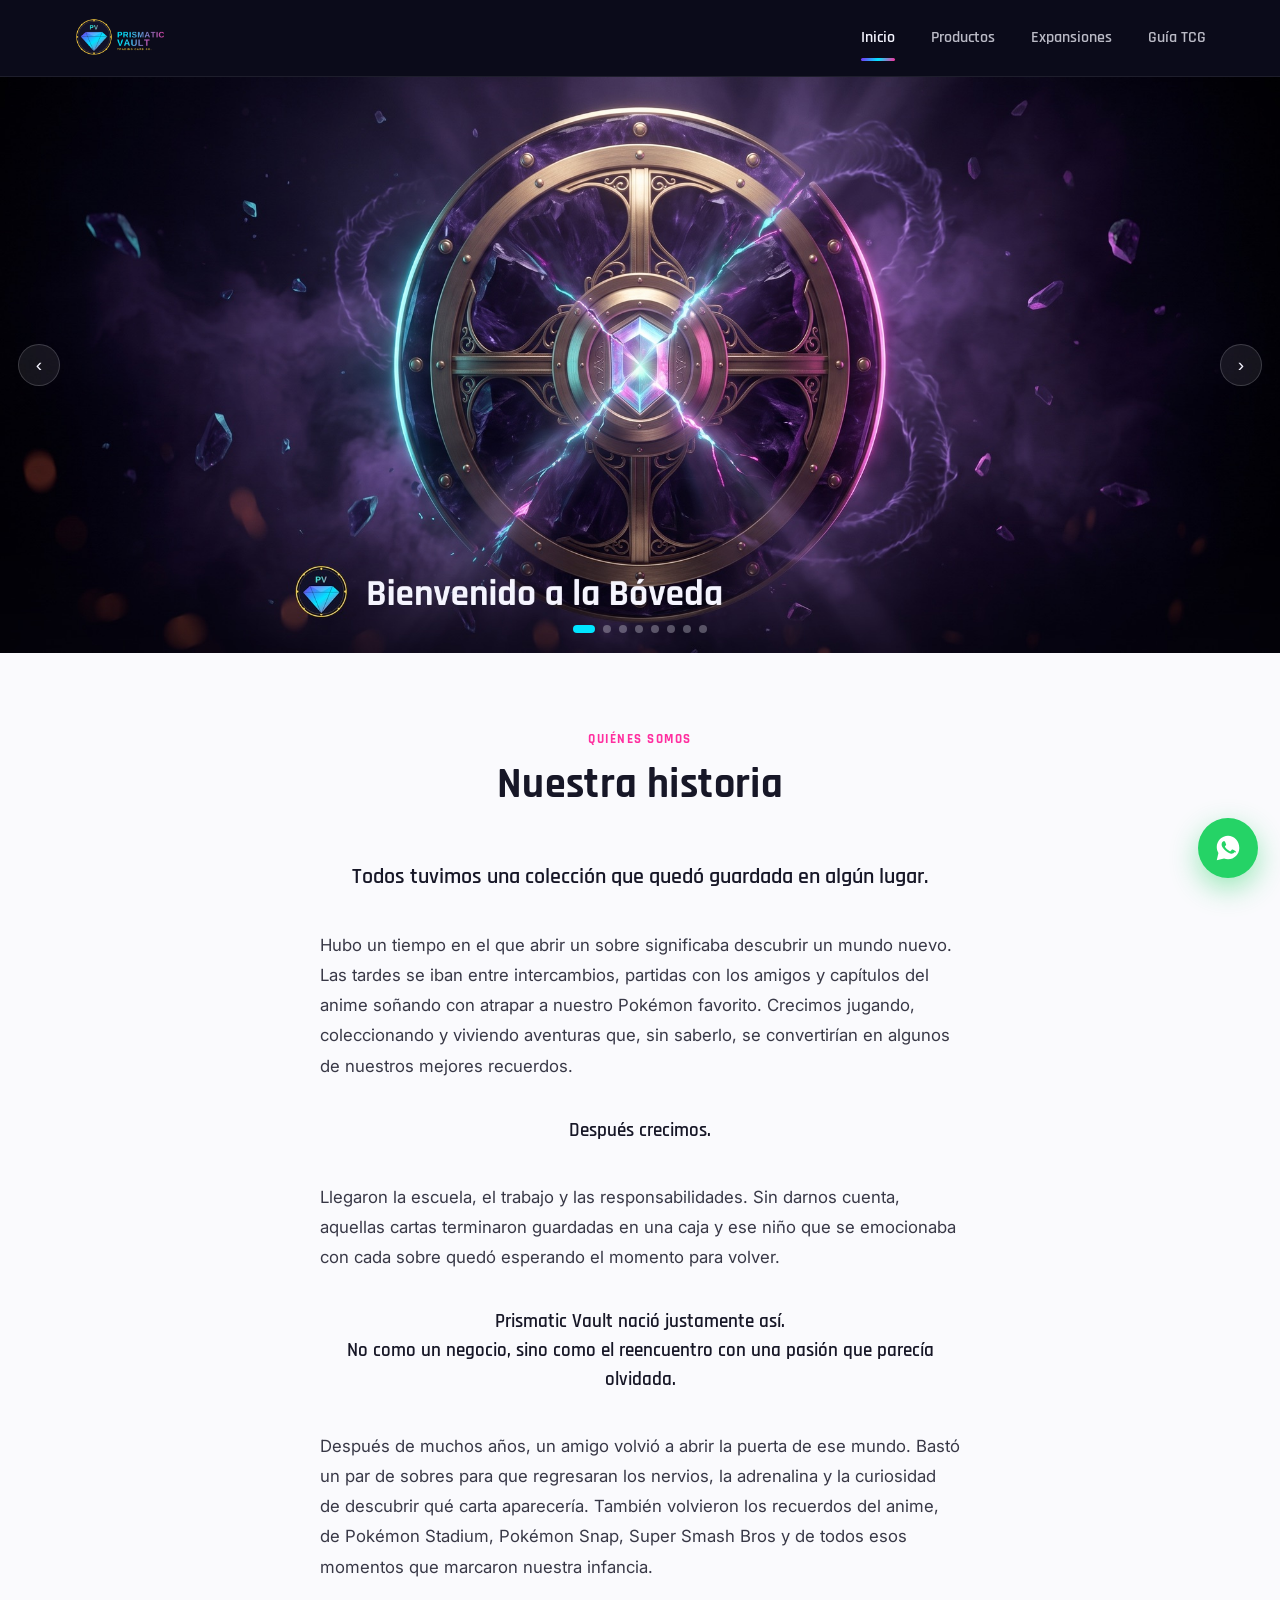
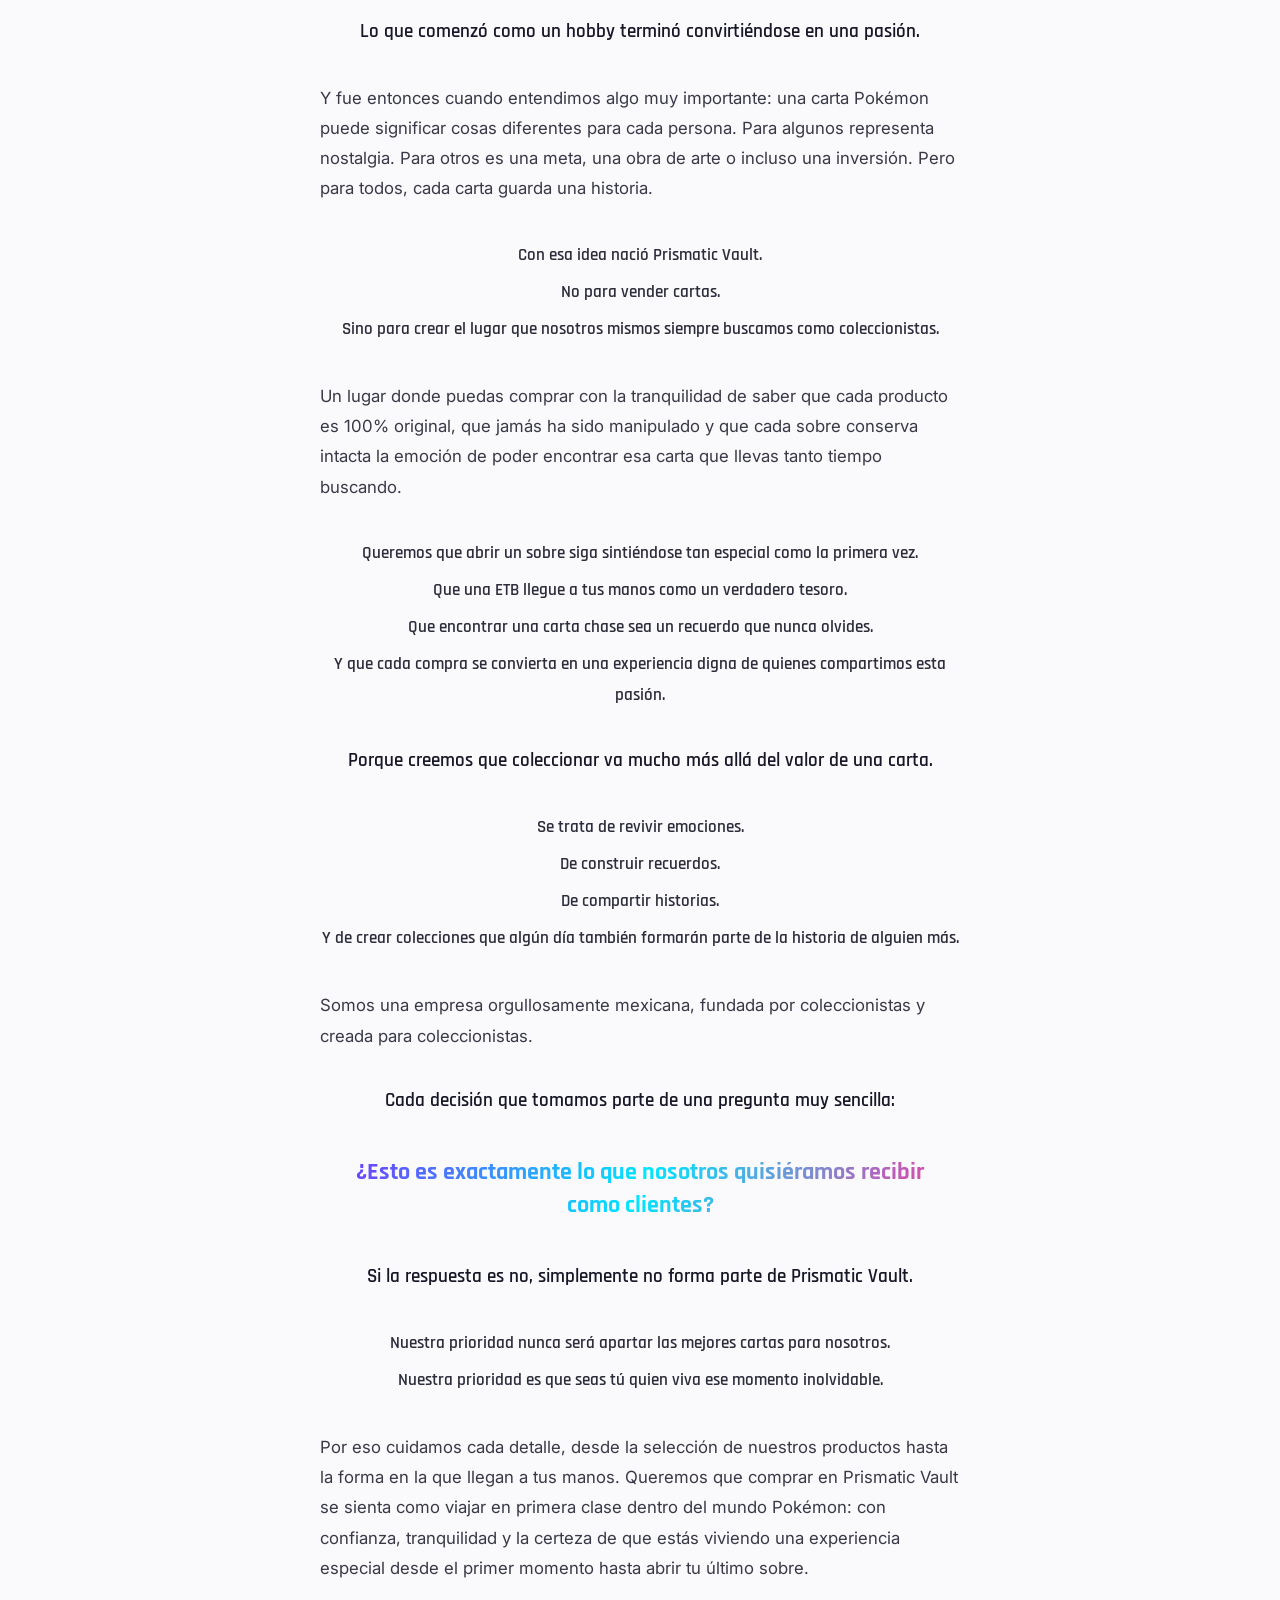
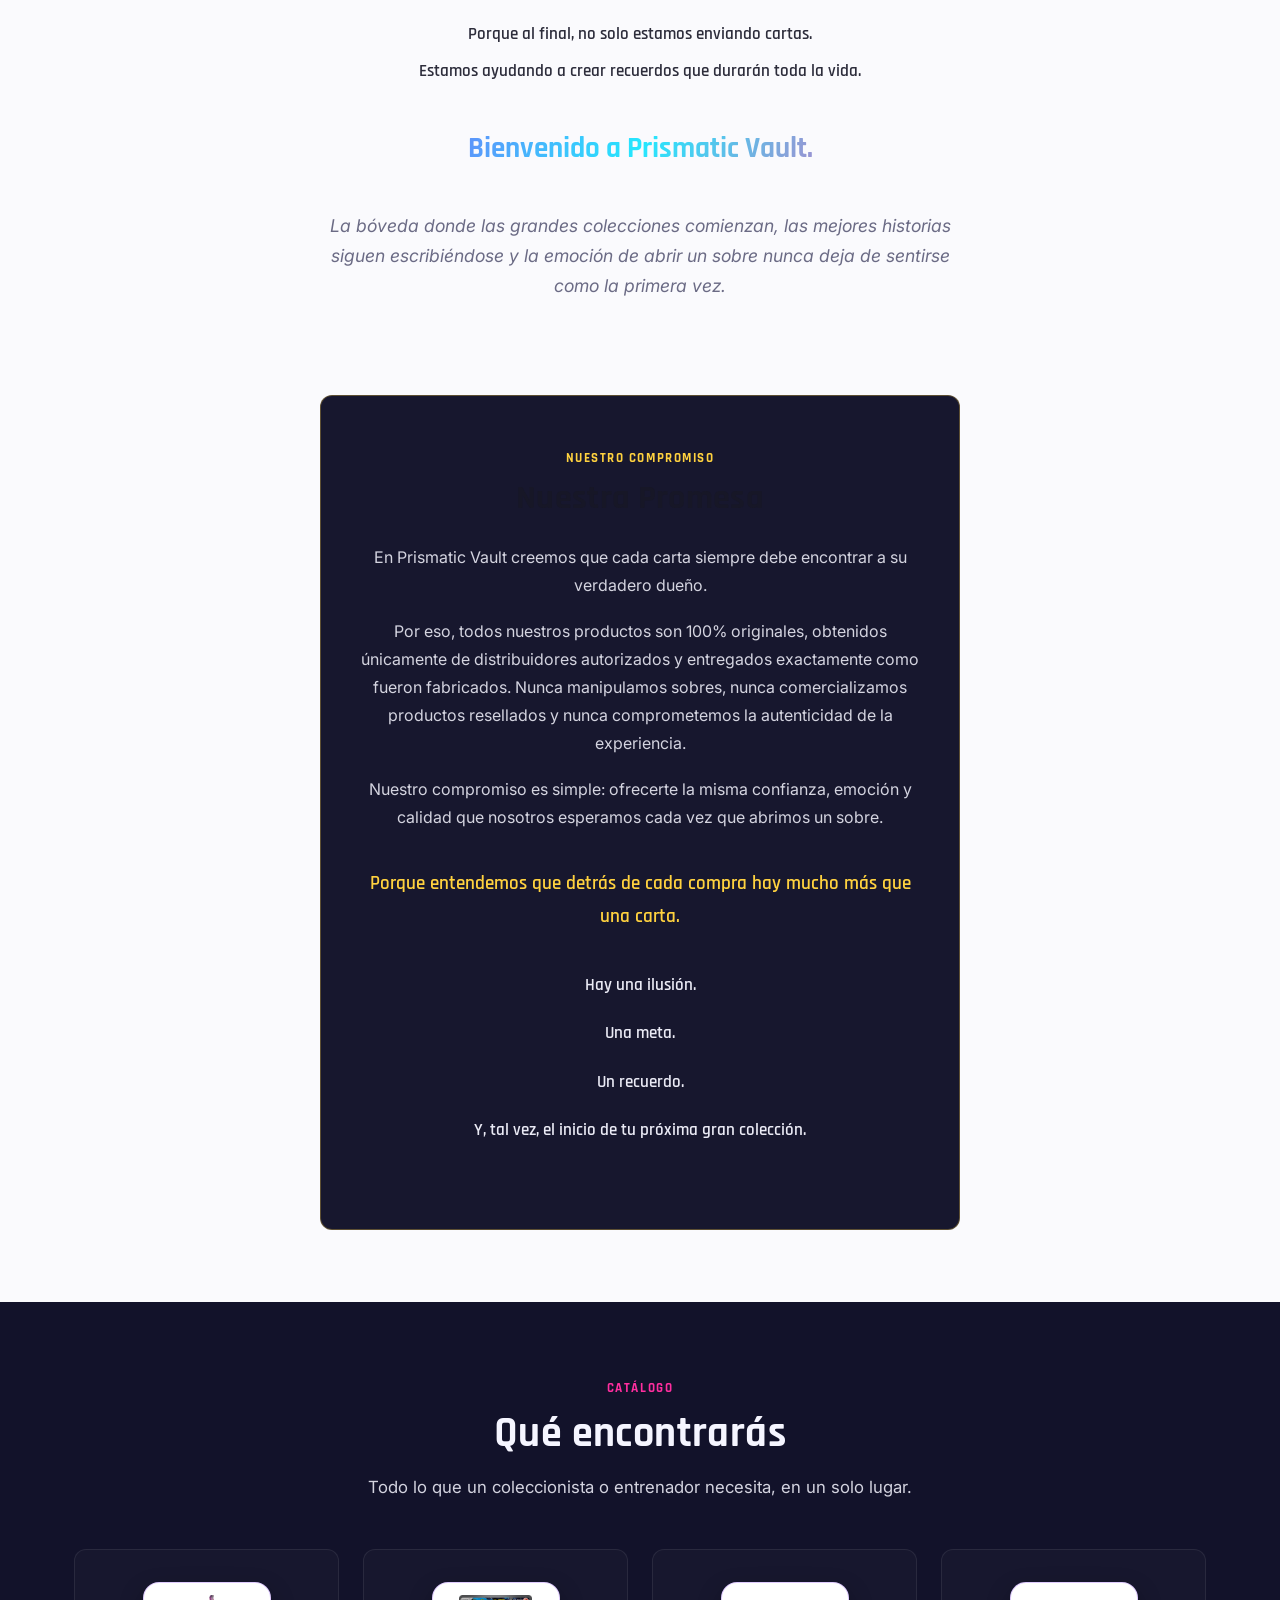
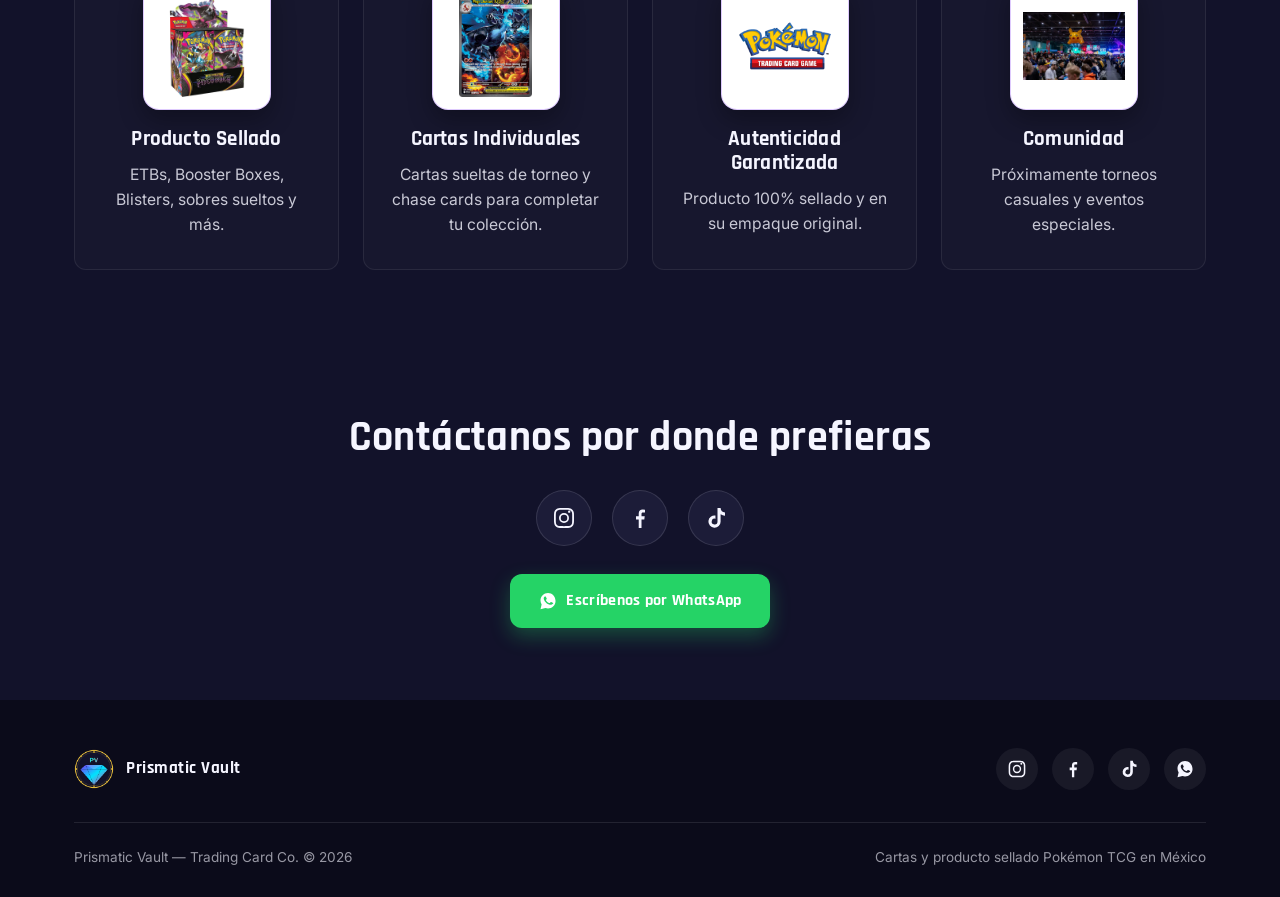
==== commit 0280d958: "Corrige carrusel de banners en móvil y quita diamante de Quiénes Somos - El carrusel de Inicio usaba" ====
--- a/index.html
+++ b/index.html
@@ -147,9 +147,6 @@
   <!-- NUESTRA PROMESA -->
   <section class="section section--light" style="padding-top: 0;">
     <div class="container">
-      <div class="story-divider">
-        <svg viewBox="0 0 40 40"><polygon points="20,4 34,16 20,36 6,16" fill="url(#pv-grad)"/></svg>
-      </div>
       <div class="promise-card">
         <span class="eyebrow">Nuestro compromiso</span>
         <h2>Nuestra Promesa</h2>
--- a/css/style.css
+++ b/css/style.css
@@ -303,24 +303,32 @@
   color: var(--text-light);
   position: relative;
   overflow: hidden;
-}
-
-/* Hero carousel — banners de imagen */
+  aspect-ratio: 2000 / 900;
+}
+
+/* Hero carousel — banners de imagen.
+   Los slides se apilan con position:absolute + opacity (nunca display:none):
+   varios navegadores móviles no cargan imágenes dentro de elementos ocultos
+   con display:none, lo que dejaba los banners 2-8 sin descargar. */
 .hero-slide {
-  display: none;
-  position: relative;
+  position: absolute;
+  inset: 0;
   z-index: 1;
+  opacity: 0;
+  pointer-events: none;
+  transition: opacity 0.5s ease;
 }
 
 .hero-slide.is-active {
-  display: block;
+  opacity: 1;
+  z-index: 2;
+  pointer-events: auto;
 }
 
 .hero-banner-img {
   display: block;
   width: 100%;
-  height: auto;
-  aspect-ratio: 2000 / 900;
+  height: 100%;
   object-fit: cover;
 }
 
@@ -920,29 +928,6 @@
   background-clip: text;
   -webkit-text-fill-color: transparent;
   margin: 36px 0 8px !important;
-}
-
-.story-divider {
-  display: flex;
-  align-items: center;
-  justify-content: center;
-  gap: 16px;
-  margin: 0 auto 48px;
-  max-width: 640px;
-}
-
-.story-divider::before,
-.story-divider::after {
-  content: '';
-  flex: 1;
-  height: 1px;
-  background: rgba(107, 107, 133, 0.25);
-}
-
-.story-divider svg {
-  width: 20px;
-  height: 20px;
-  flex-shrink: 0;
 }
 
 /* Nuestra Promesa */
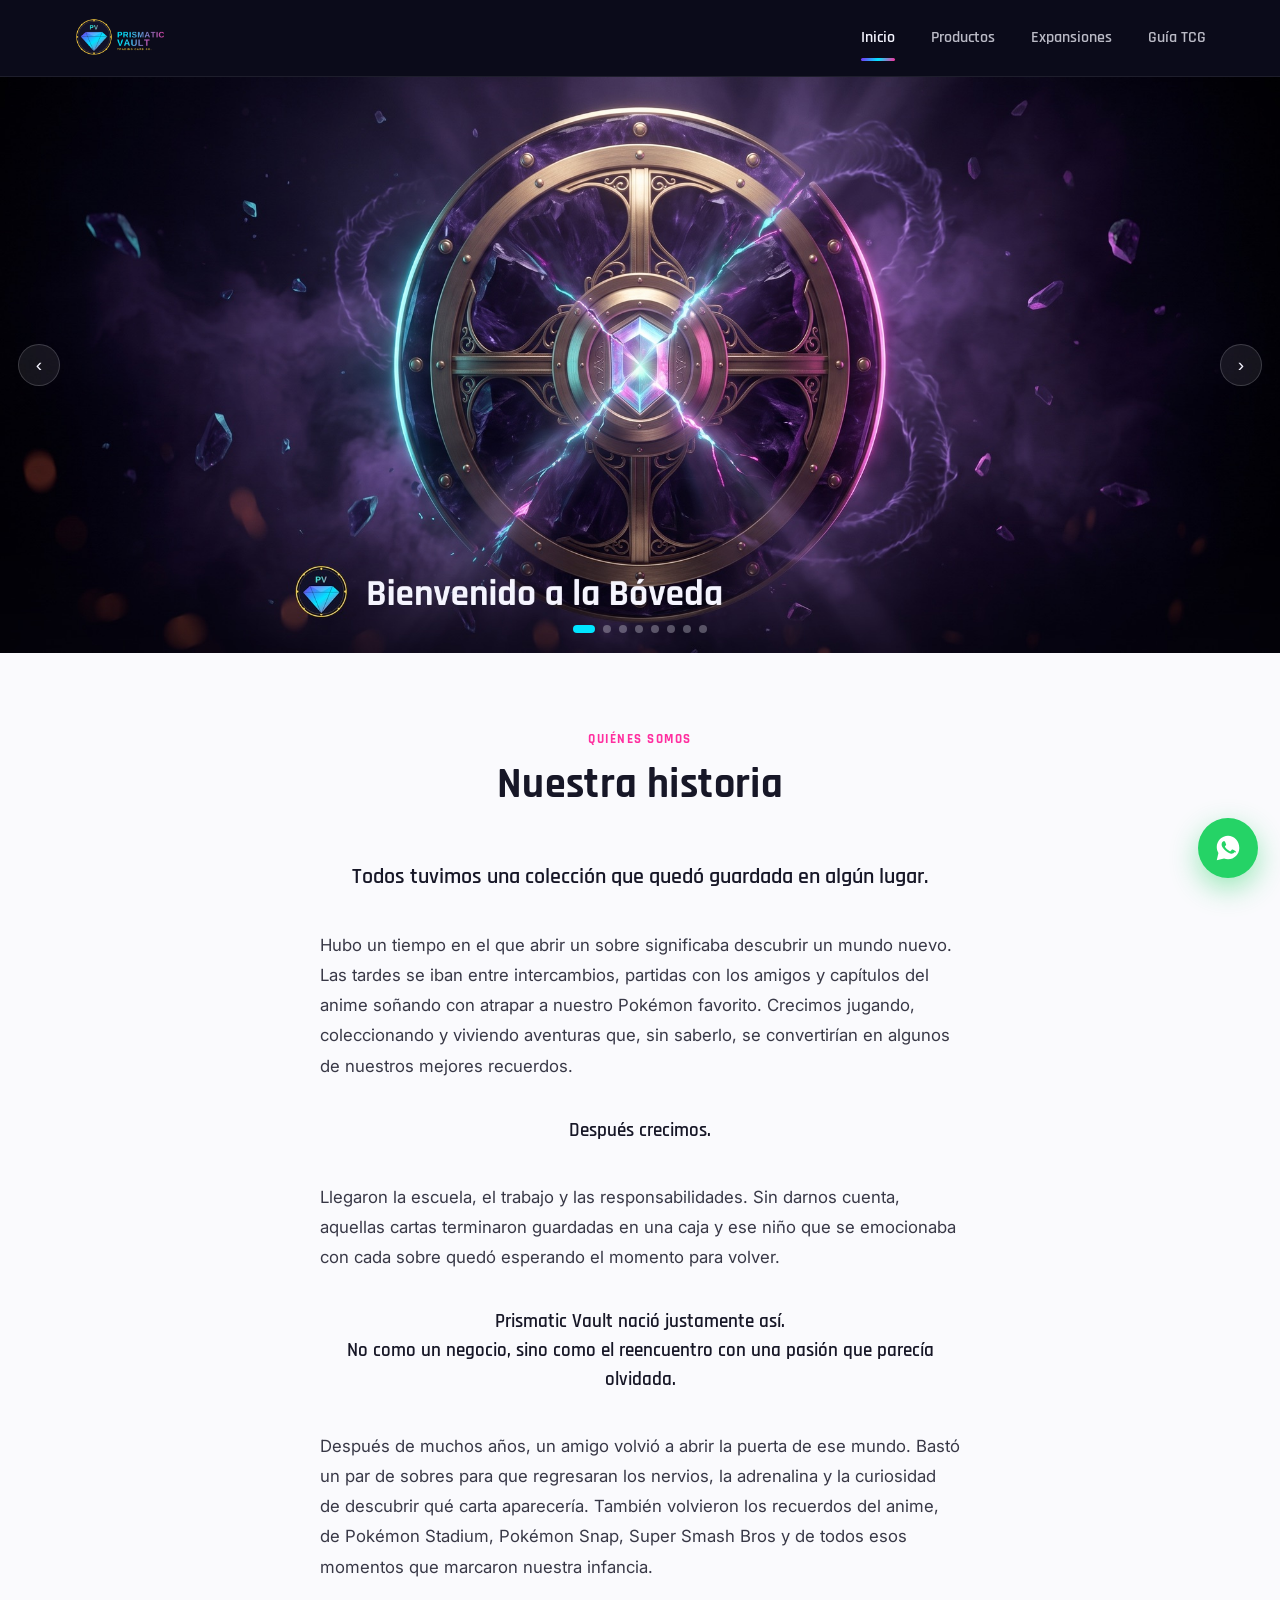
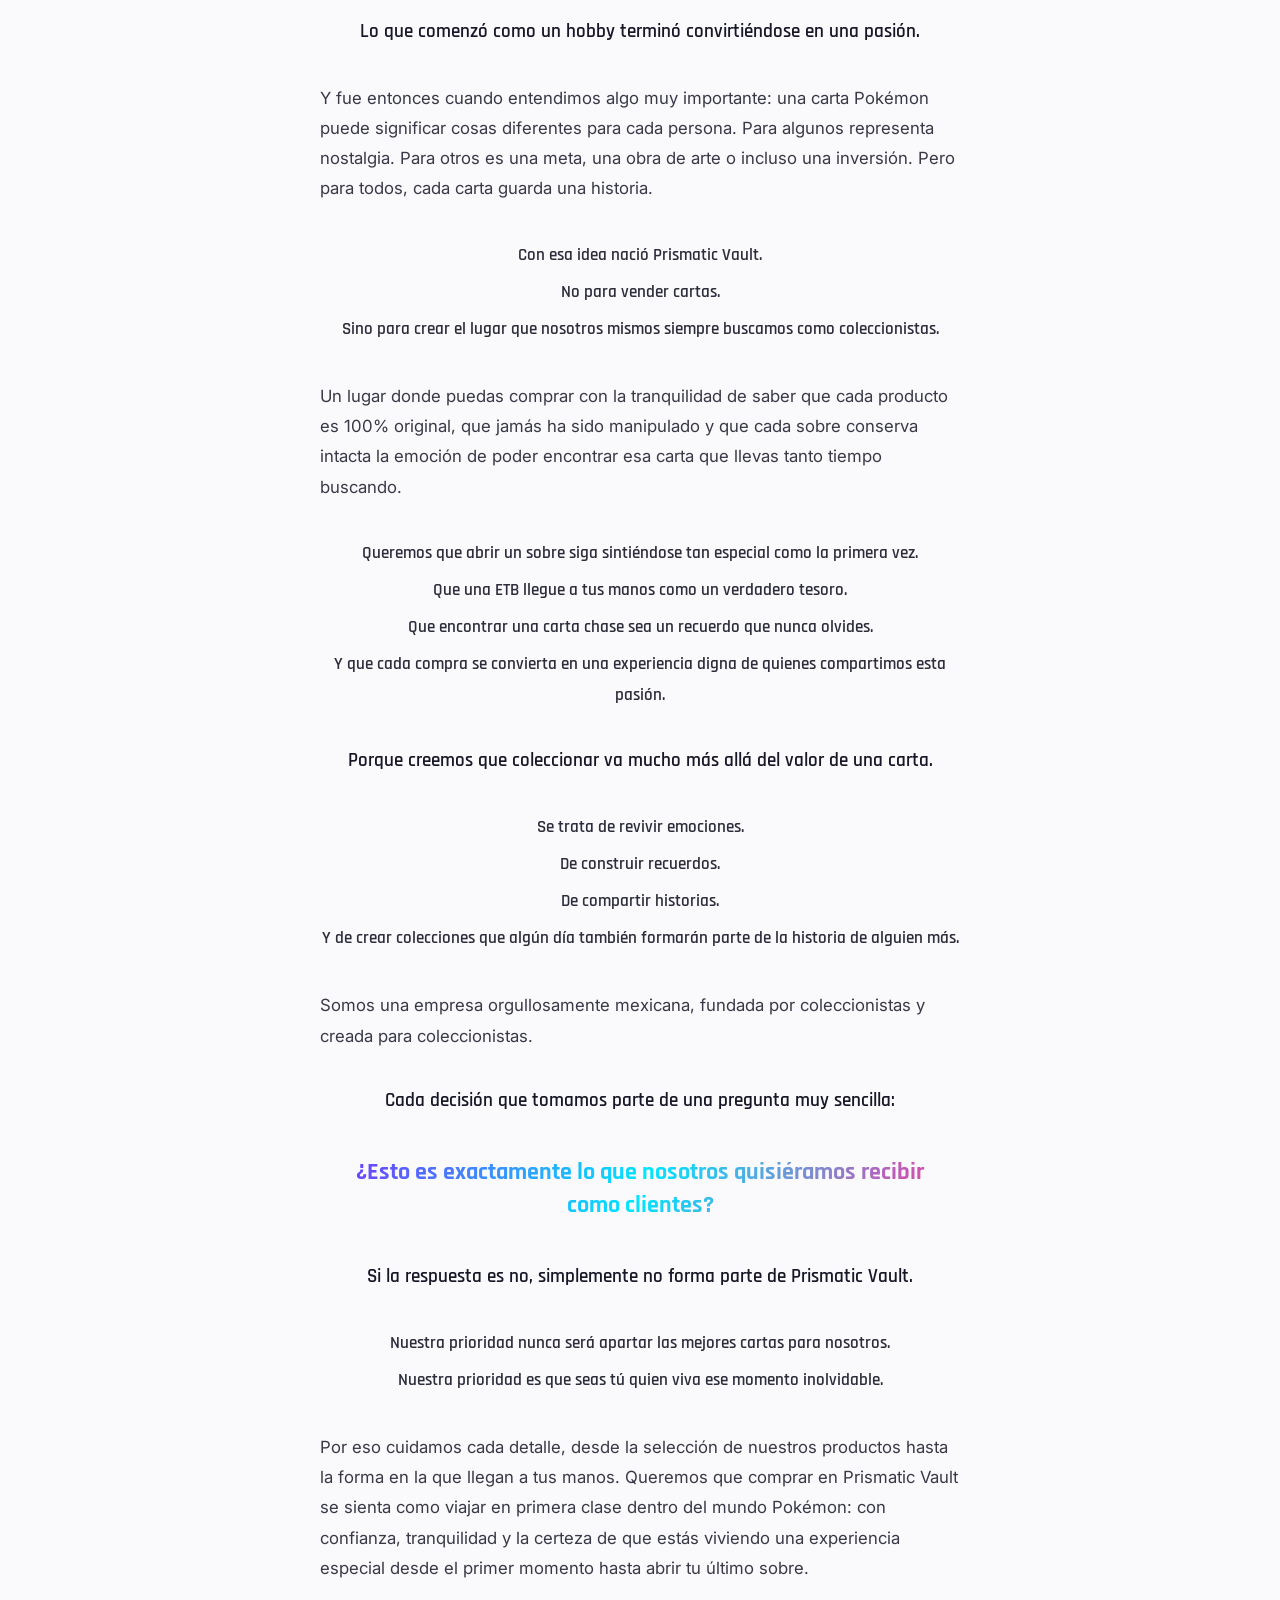
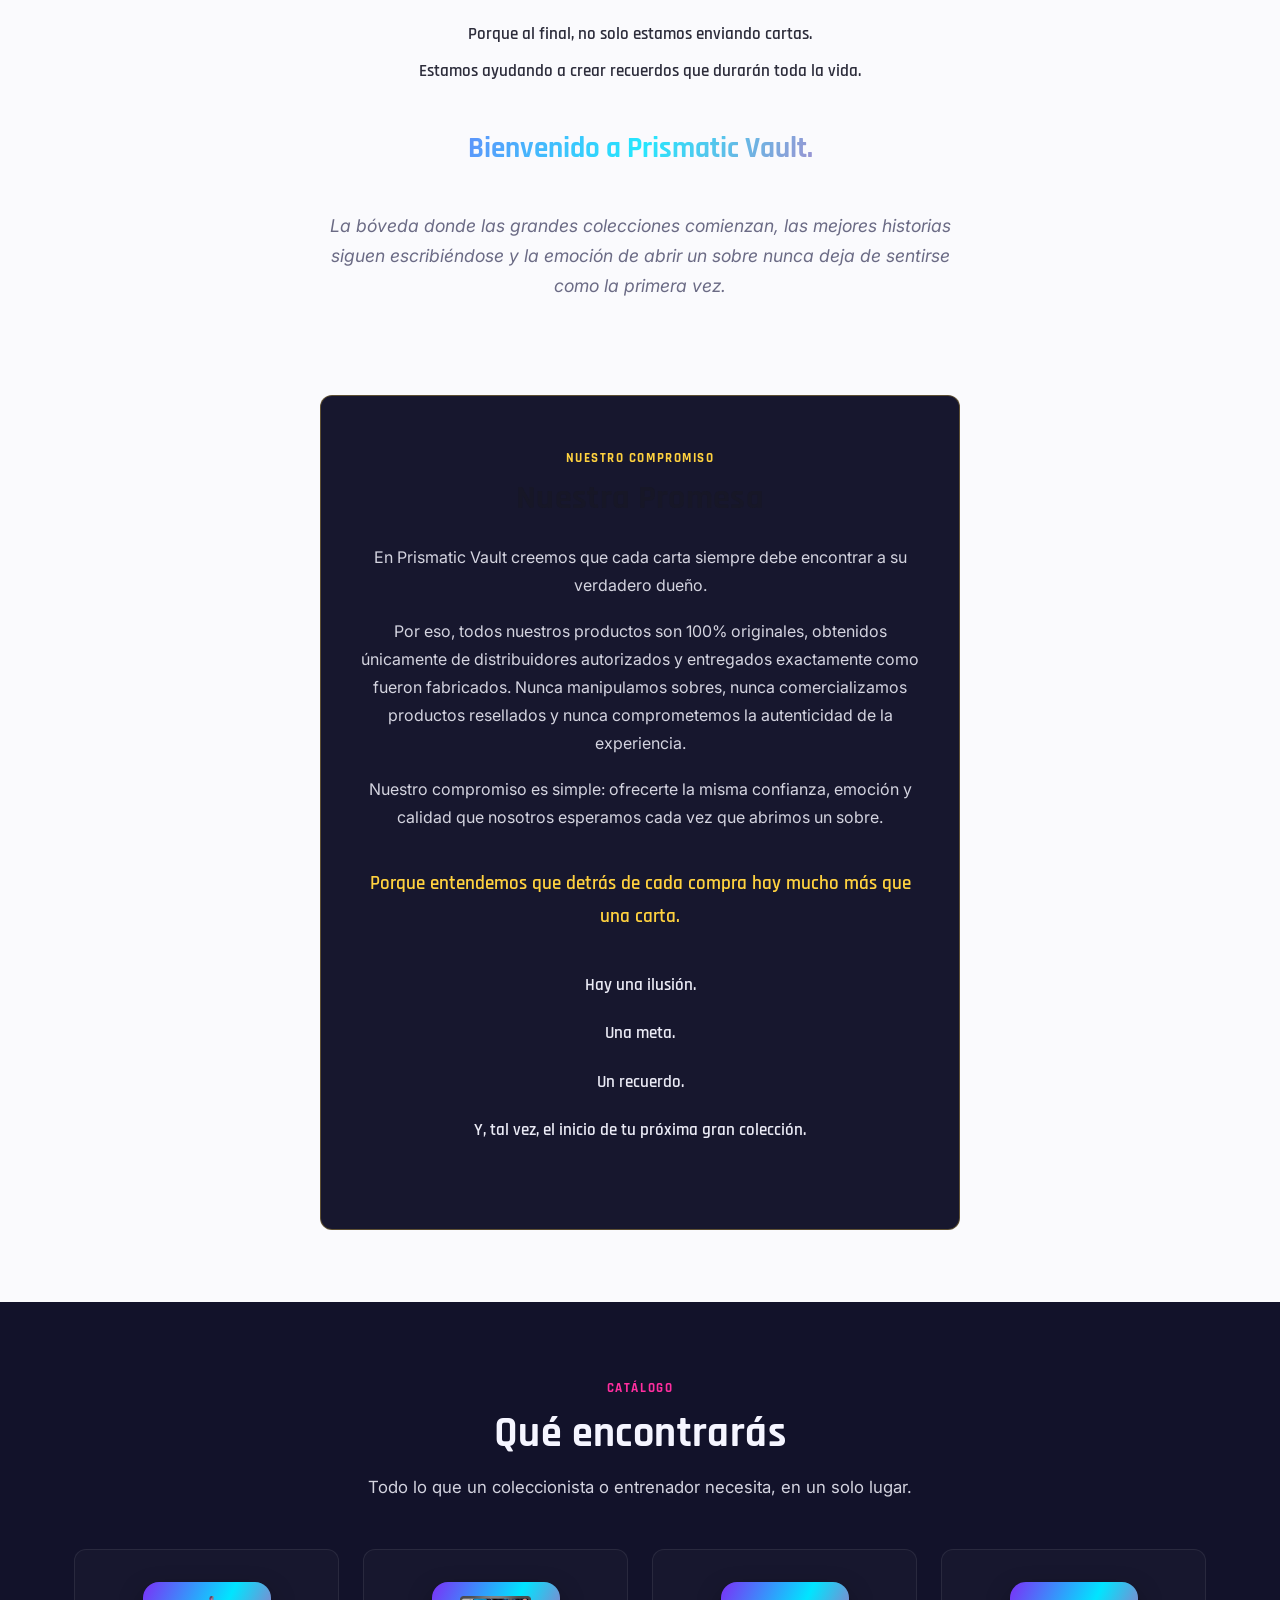
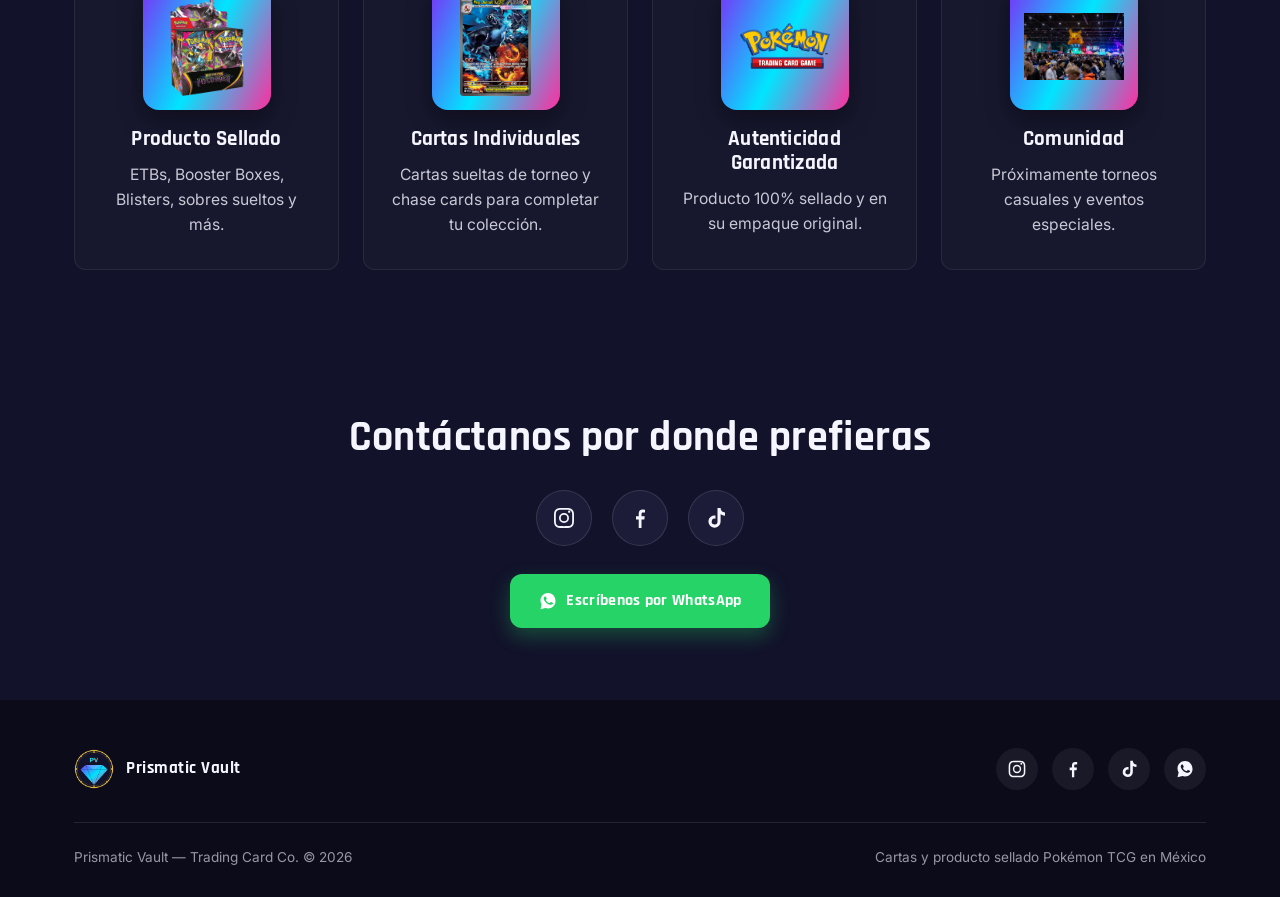
==== commit 75a8ec1a: "Agrega banners reales, historia de marca e imágenes de Qué Encontrarás - Quita el fondo blanco de la" ====
--- a/index.html
+++ b/index.html
@@ -14,7 +14,7 @@
 <link rel="preconnect" href="https://fonts.googleapis.com">
 <link rel="preconnect" href="https://fonts.gstatic.com" crossorigin>
 <link href="https://fonts.googleapis.com/css2?family=Rajdhani:wght@600;700&family=Inter:wght@400;500;600&display=swap" rel="stylesheet">
-<link rel="stylesheet" href="css/style.css">
+<link rel="stylesheet" href="css/style.css?v=20260724c">
 </head>
 <body>
 
@@ -270,6 +270,6 @@
   </defs>
 </svg>
 
-<script src="js/main.js"></script>
+<script src="js/main.js?v=20260724b"></script>
 </body>
 </html>
--- a/css/style.css
+++ b/css/style.css
@@ -435,13 +435,12 @@
   height: 128px;
   margin: 0 auto 18px;
   border-radius: 16px;
-  background: #FFFFFF;
-  border: 1px solid rgba(123, 47, 247, 0.25);
-  box-shadow: 0 10px 24px rgba(0, 0, 0, 0.3);
+  background: var(--gradient-brand);
+  box-shadow: 0 10px 24px rgba(0, 0, 0, 0.35);
   display: flex;
   align-items: center;
   justify-content: center;
-  padding: 12px;
+  padding: 14px;
 }
 
 .card-thumb img {
@@ -525,12 +524,16 @@
 .prod-tile:hover::before { opacity: 1; }
 
 .prod-tile-icon {
-  width: 100%;
-  height: 76px;
+  width: 104px;
+  height: 104px;
+  margin: 0 auto 14px;
+  border-radius: 14px;
+  background: var(--gradient-brand);
+  box-shadow: 0 8px 20px rgba(0, 0, 0, 0.35);
   display: flex;
   align-items: center;
   justify-content: center;
-  margin-bottom: 12px;
+  padding: 12px;
   position: relative;
   z-index: 1;
   transition: transform 0.4s cubic-bezier(0.34, 1.56, 0.64, 1);
@@ -538,7 +541,11 @@
 
 .prod-tile:hover .prod-tile-icon { transform: translateY(-4px) scale(1.08); }
 
-.prod-tile-icon svg { width: 46px; height: 46px; }
+.prod-tile-icon img {
+  max-width: 100%;
+  max-height: 100%;
+  object-fit: contain;
+}
 
 .prod-tile h3 {
   position: relative;
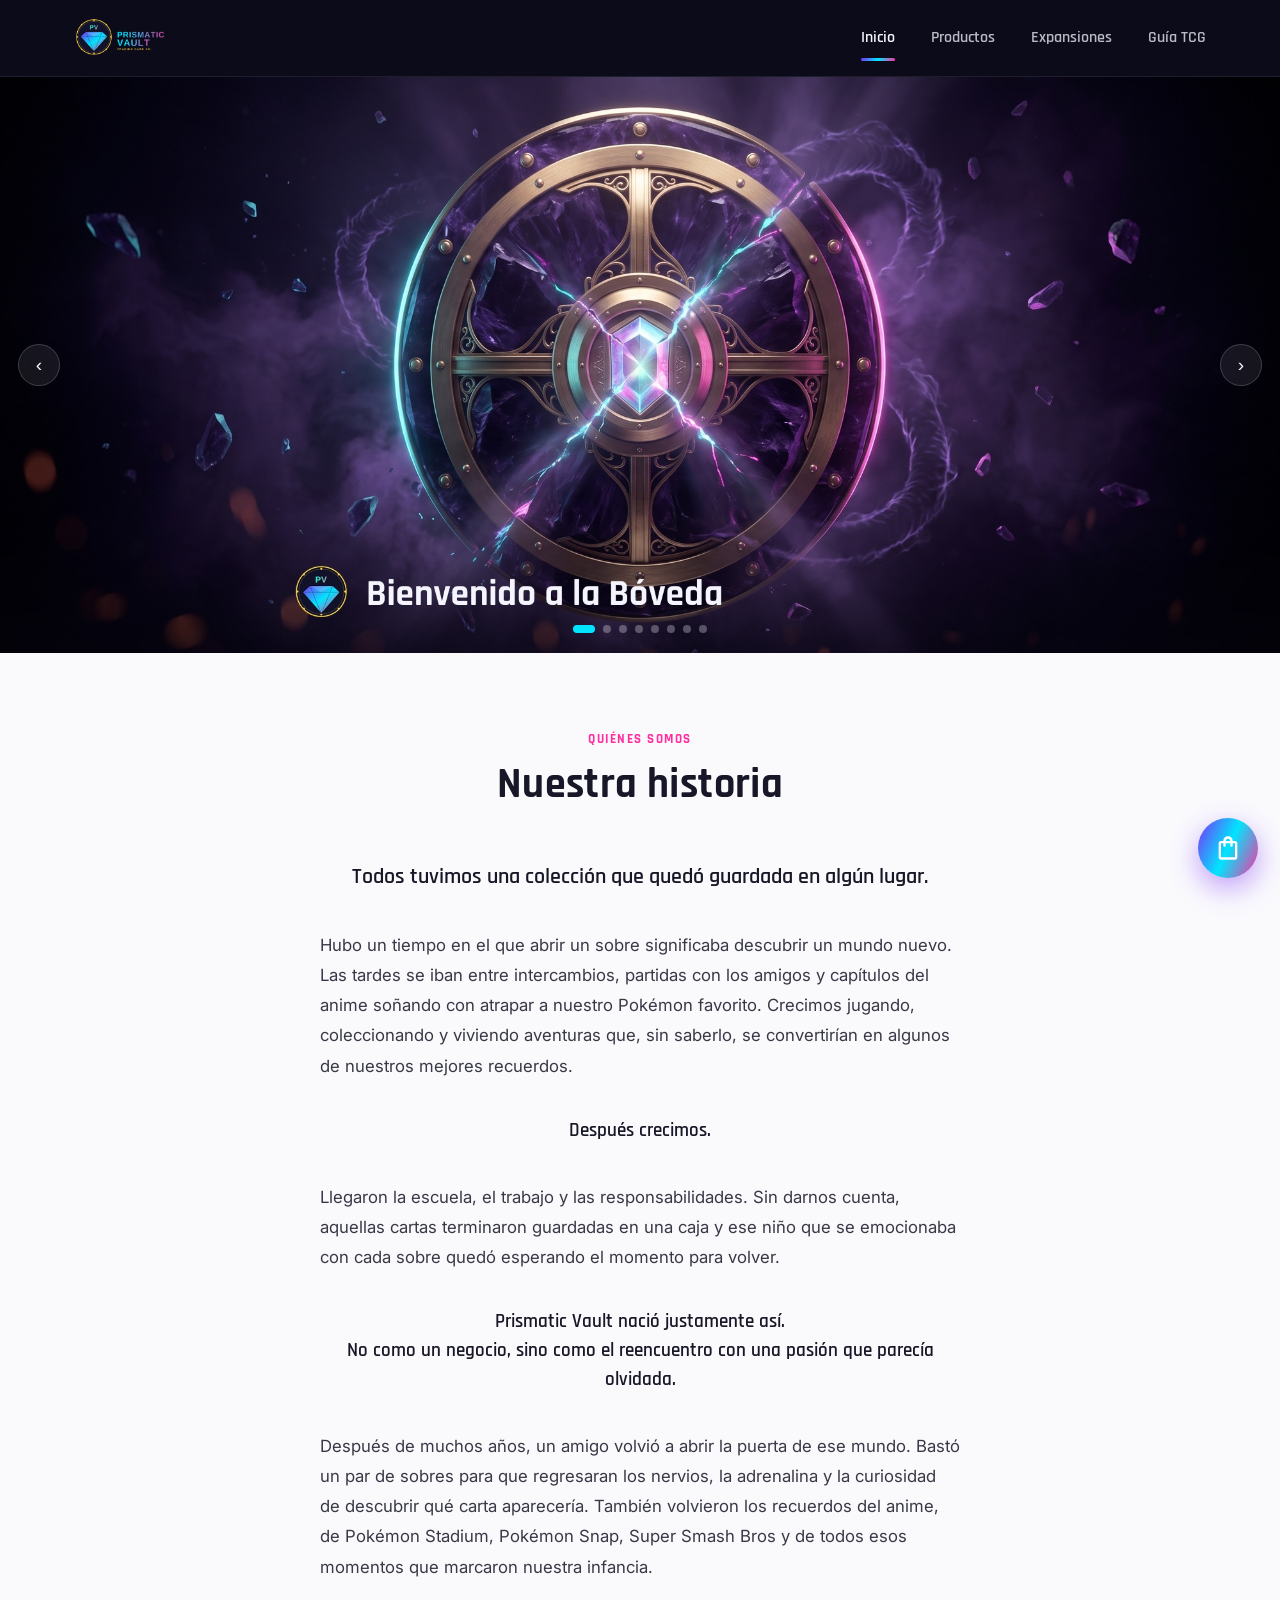
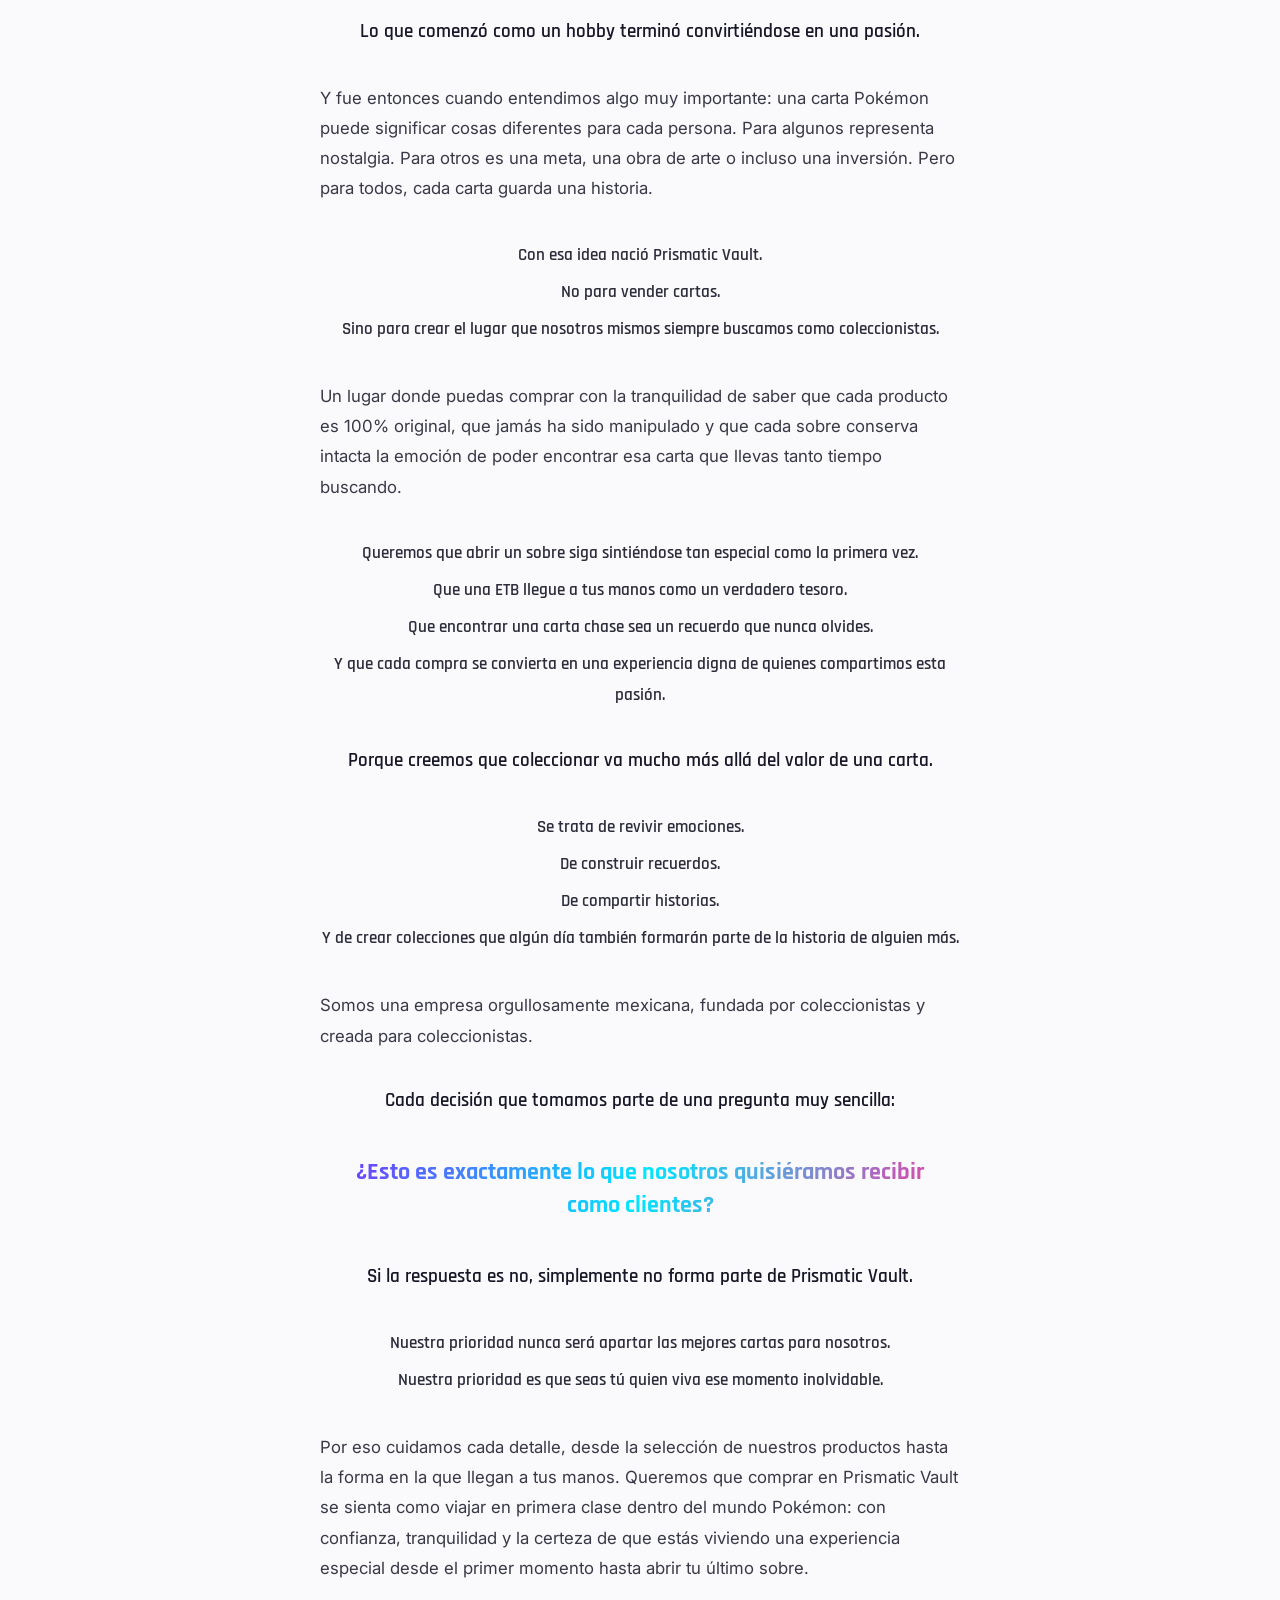
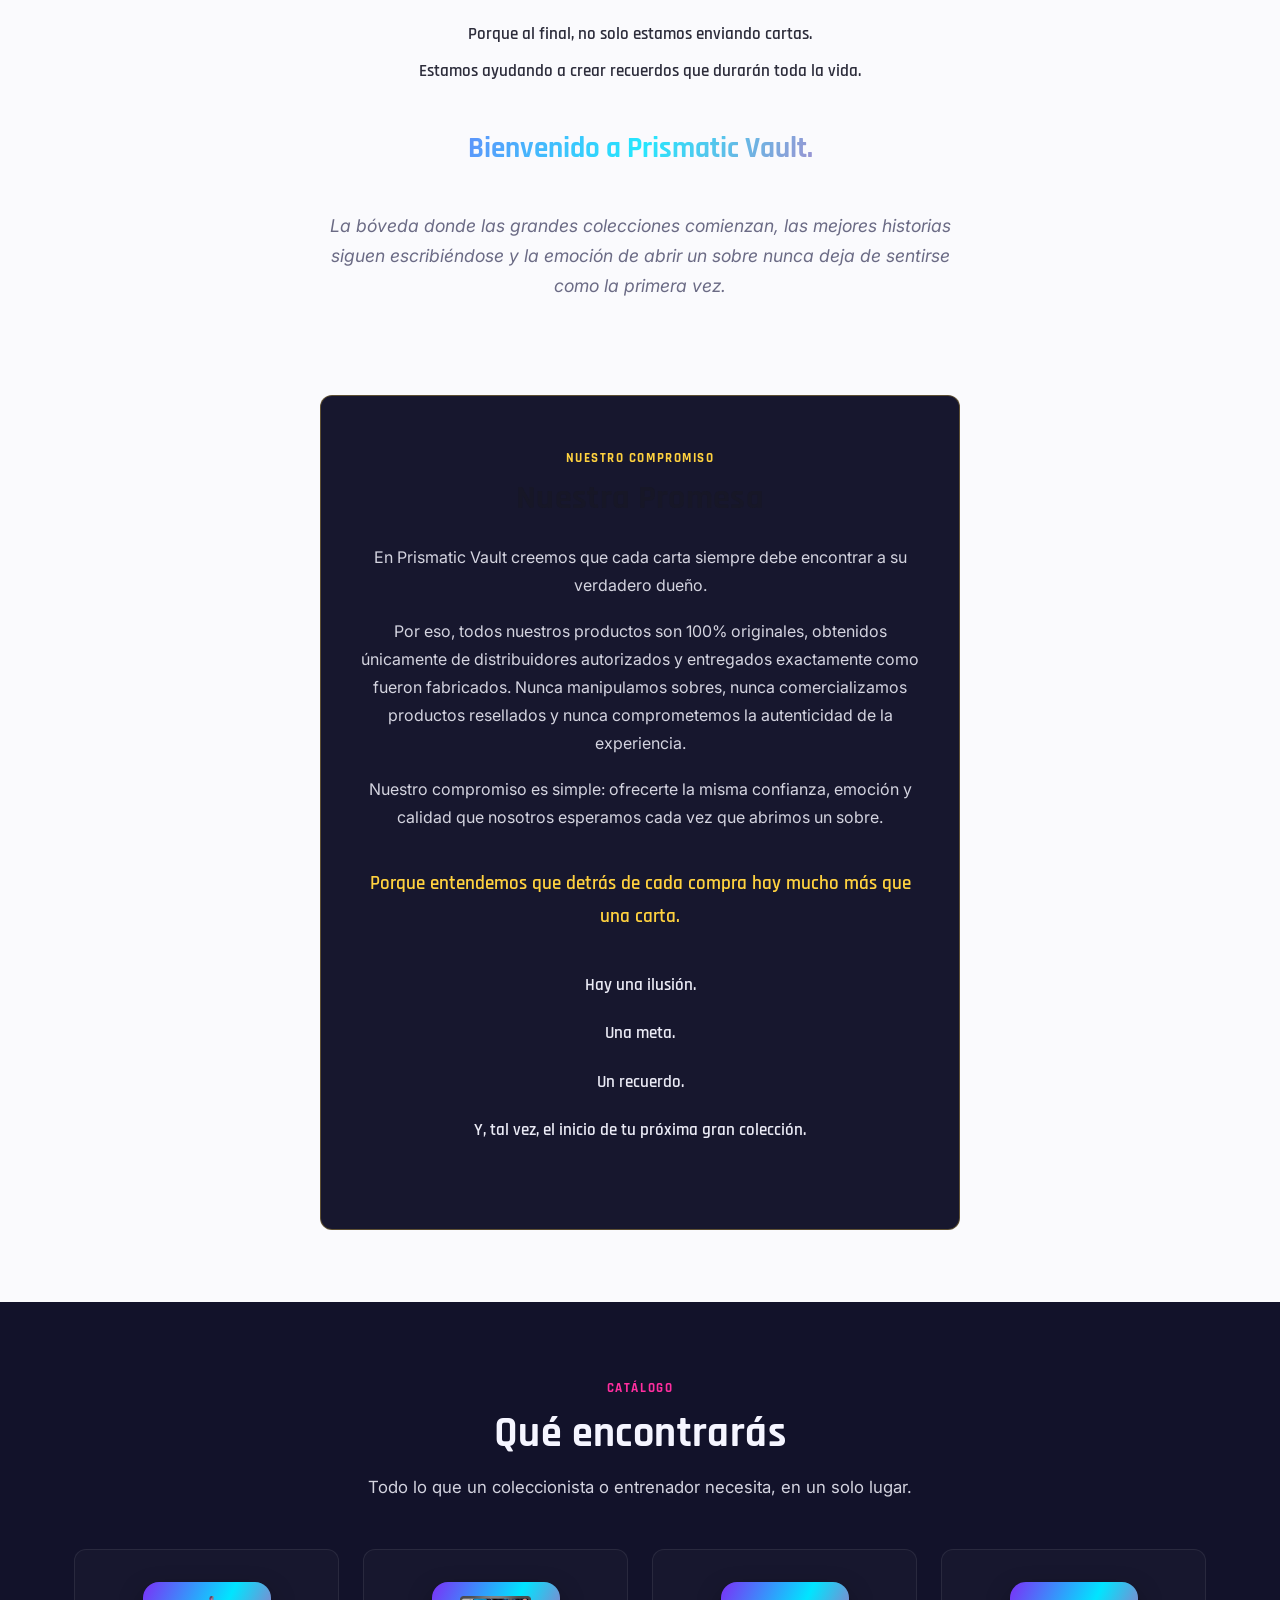
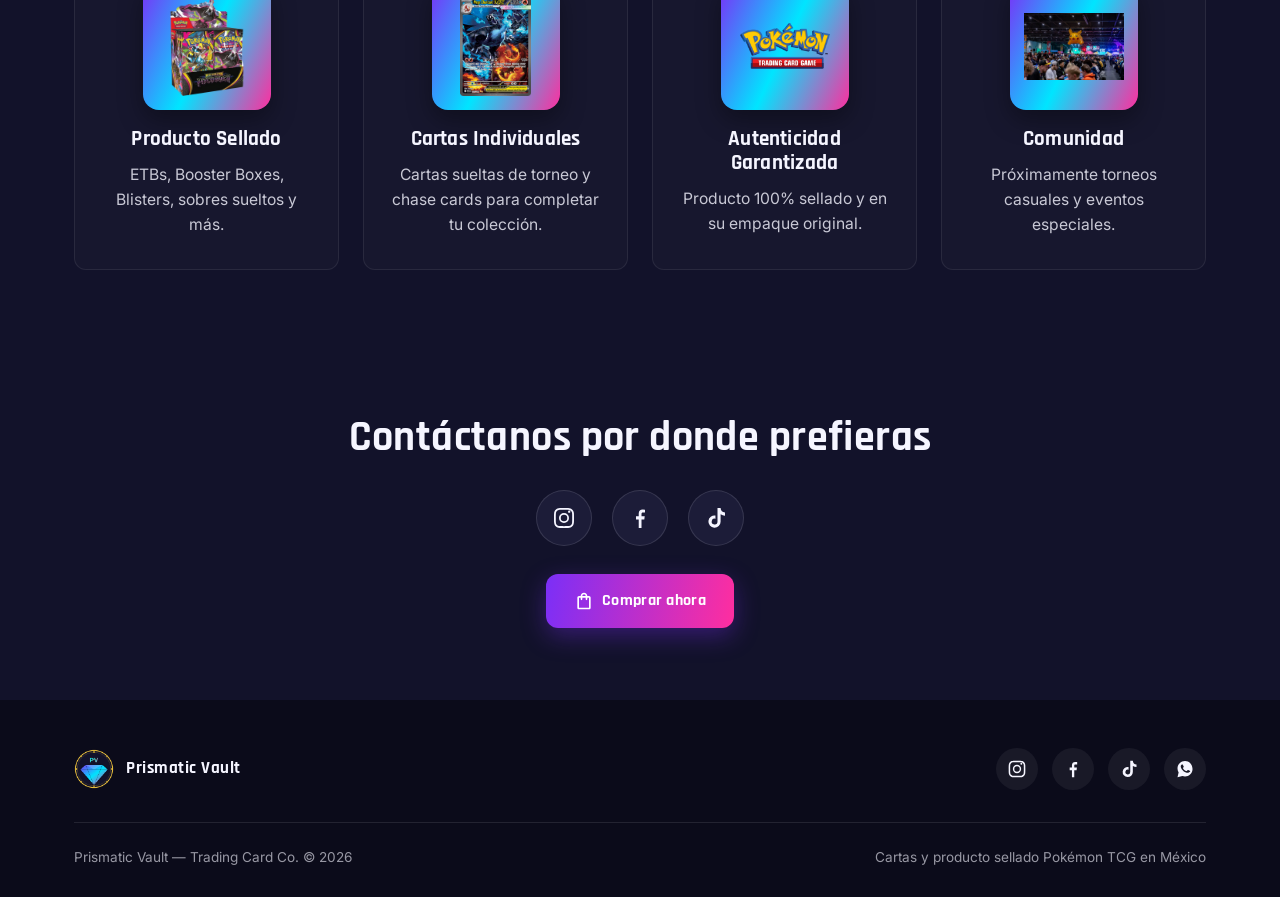
==== commit 1e73f6ba: "Redirige los CTAs principales a la tienda Shopify en vez de WhatsApp Reemplaza el botón "Escríbenos " ====
--- a/index.html
+++ b/index.html
@@ -14,7 +14,7 @@
 <link rel="preconnect" href="https://fonts.googleapis.com">
 <link rel="preconnect" href="https://fonts.gstatic.com" crossorigin>
 <link href="https://fonts.googleapis.com/css2?family=Rajdhani:wght@600;700&family=Inter:wght@400;500;600&display=swap" rel="stylesheet">
-<link rel="stylesheet" href="css/style.css?v=20260724c">
+<link rel="stylesheet" href="css/style.css?v=20260810a">
 </head>
 <body>
 
@@ -220,9 +220,9 @@
           <svg viewBox="0 0 24 24"><path d="M16.6 2h-3.1v13.6a2.9 2.9 0 1 1-2.05-2.78V9.6a6.1 6.1 0 1 0 5.15 6.03V8.36a7.9 7.9 0 0 0 4.4 1.33V6.5a4.85 4.85 0 0 1-4.4-4.5z"/></svg>
         </a>
       </div>
-      <a href="https://wa.me/524494250223" class="btn btn-whatsapp" target="_blank" rel="noopener">
-        <svg viewBox="0 0 32 32" style="width:20px;height:20px;fill:#fff;"><path d="M16.02 3C9.4 3 4 8.4 4 15.02c0 2.34.65 4.52 1.78 6.38L4 29l7.78-1.74a12.9 12.9 0 0 0 4.24.72h.02c6.62 0 12.02-5.4 12.02-12.02C28 8.4 22.64 3 16.02 3zm7.05 17.2c-.3.86-1.7 1.64-2.35 1.74-.6.1-1.36.14-2.2-.14-.5-.16-1.15-.38-1.98-.74-3.48-1.5-5.75-5.02-5.93-5.26-.17-.24-1.42-1.9-1.42-3.62 0-1.72.9-2.56 1.22-2.9.32-.34.7-.42.94-.42h.68c.22 0 .5-.04.78.6.3.68 1 2.4 1.1 2.58.1.18.16.4.02.64-.14.24-.2.4-.4.62-.2.22-.42.5-.6.66-.2.2-.4.4-.18.78.22.38 1 1.66 2.16 2.7 1.48 1.32 2.74 1.74 3.12 1.94.38.2.6.16.82-.08.22-.24.94-1.08 1.2-1.46.26-.38.5-.3.84-.18.34.12 2.16 1.02 2.54 1.2.38.18.62.28.72.44.1.18.1.98-.2 1.84z"/></svg>
-        Escríbenos por WhatsApp
+      <a href="https://tienda.prismaticvaulttcg.com" class="btn btn-primary">
+        <svg viewBox="0 0 24 24" style="width:20px;height:20px;fill:#fff;"><path d="M18 6h-2c0-2.21-1.79-4-4-4S8 3.79 8 6H6c-1.1 0-2 .9-2 2v12c0 1.1.9 2 2 2h12c1.1 0 2-.9 2-2V8c0-1.1-.9-2-2-2zm-6-2c1.1 0 2 .9 2 2h-4c0-1.1.9-2 2-2zm6 16H6V8h2v2c0 .55.45 1 1 1s1-.45 1-1V8h4v2c0 .55.45 1 1 1s1-.45 1-1V8h2v12z"/></svg>
+        Comprar ahora
       </a>
     </div>
   </section>
@@ -258,8 +258,8 @@
   </div>
 </footer>
 
-<a href="https://wa.me/524494250223" class="wa-float" target="_blank" rel="noopener" aria-label="Escríbenos por WhatsApp">
-  <svg viewBox="0 0 32 32"><path d="M16.02 3C9.4 3 4 8.4 4 15.02c0 2.34.65 4.52 1.78 6.38L4 29l7.78-1.74a12.9 12.9 0 0 0 4.24.72h.02c6.62 0 12.02-5.4 12.02-12.02C28 8.4 22.64 3 16.02 3zm7.05 17.2c-.3.86-1.7 1.64-2.35 1.74-.6.1-1.36.14-2.2-.14-.5-.16-1.15-.38-1.98-.74-3.48-1.5-5.75-5.02-5.93-5.26-.17-.24-1.42-1.9-1.42-3.62 0-1.72.9-2.56 1.22-2.9.32-.34.7-.42.94-.42h.68c.22 0 .5-.04.78.6.3.68 1 2.4 1.1 2.58.1.18.16.4.02.64-.14.24-.2.4-.4.62-.2.22-.42.5-.6.66-.2.2-.4.4-.18.78.22.38 1 1.66 2.16 2.7 1.48 1.32 2.74 1.74 3.12 1.94.38.2.6.16.82-.08.22-.24.94-1.08 1.2-1.46.26-.38.5-.3.84-.18.34.12 2.16 1.02 2.54 1.2.38.18.62.28.72.44.1.18.1.98-.2 1.84z"/></svg>
+<a href="https://tienda.prismaticvaulttcg.com" class="shop-float" aria-label="Ir a la tienda">
+  <svg viewBox="0 0 24 24"><path d="M18 6h-2c0-2.21-1.79-4-4-4S8 3.79 8 6H6c-1.1 0-2 .9-2 2v12c0 1.1.9 2 2 2h12c1.1 0 2-.9 2-2V8c0-1.1-.9-2-2-2zm-6-2c1.1 0 2 .9 2 2h-4c0-1.1.9-2 2-2zm6 16H6V8h2v2c0 .55.45 1 1 1s1-.45 1-1V8h4v2c0 .55.45 1 1 1s1-.45 1-1V8h2v12z"/></svg>
 </a>
 
 <svg width="0" height="0" style="position:absolute">
@@ -270,6 +270,6 @@
   </defs>
 </svg>
 
-<script src="js/main.js?v=20260724b"></script>
+<script src="js/main.js?v=20260726a"></script>
 </body>
 </html>
--- a/css/style.css
+++ b/css/style.css
@@ -155,17 +155,6 @@
 .btn-gold:hover {
   transform: translateY(-2px);
   box-shadow: 0 10px 24px rgba(255, 210, 63, 0.4);
-}
-
-.btn-whatsapp {
-  background: #25D366;
-  color: #FFFFFF;
-  box-shadow: 0 8px 20px rgba(37, 211, 102, 0.3);
-}
-
-.btn-whatsapp:hover {
-  transform: translateY(-2px);
-  box-shadow: 0 10px 24px rgba(37, 211, 102, 0.4);
 }
 
 .btn-block { width: 100%; }
@@ -710,10 +699,10 @@
 }
 
 /* --------------------------------------------------------------------------
-   Floating WhatsApp button
+   Floating shop button
    -------------------------------------------------------------------------- */
 
-.wa-float {
+.shop-float {
   position: fixed;
   bottom: 22px;
   right: 22px;
@@ -721,25 +710,25 @@
   width: 60px;
   height: 60px;
   border-radius: 50%;
-  background: #25D366;
+  background: var(--gradient-brand);
   display: flex;
   align-items: center;
   justify-content: center;
-  box-shadow: 0 10px 28px rgba(37, 211, 102, 0.45);
+  box-shadow: 0 10px 28px rgba(123, 47, 247, 0.45);
   transition: transform 0.2s ease, box-shadow 0.2s ease;
-  animation: wa-pulse 2.6s ease-in-out infinite;
-}
-
-.wa-float svg { width: 30px; height: 30px; fill: #FFFFFF; }
-
-.wa-float:hover {
+  animation: shop-pulse 2.6s ease-in-out infinite;
+}
+
+.shop-float svg { width: 28px; height: 28px; fill: #FFFFFF; }
+
+.shop-float:hover {
   transform: scale(1.08);
-  box-shadow: 0 12px 32px rgba(37, 211, 102, 0.55);
-}
-
-@keyframes wa-pulse {
-  0%, 100% { box-shadow: 0 10px 28px rgba(37, 211, 102, 0.45); }
-  50% { box-shadow: 0 10px 28px rgba(37, 211, 102, 0.75), 0 0 0 8px rgba(37, 211, 102, 0.12); }
+  box-shadow: 0 12px 32px rgba(123, 47, 247, 0.55);
+}
+
+@keyframes shop-pulse {
+  0%, 100% { box-shadow: 0 10px 28px rgba(123, 47, 247, 0.45); }
+  50% { box-shadow: 0 10px 28px rgba(123, 47, 247, 0.75), 0 0 0 8px rgba(123, 47, 247, 0.12); }
 }
 
 /* --------------------------------------------------------------------------
@@ -844,8 +833,6 @@
 .prose p { margin-bottom: 16px; opacity: 0.85; }
 .prose p:last-child { margin-bottom: 0; }
 .prose + .prose { margin-top: 56px; }
-
-.guide-section:nth-of-type(even) { background: #FFFFFF; }
 
 /* --------------------------------------------------------------------------
    Quiénes somos — historia editorial
@@ -1069,16 +1056,24 @@
   text-align: left;
 }
 
-.set-gem {
+.set-logo {
   position: relative;
   z-index: 1;
-  width: 52px;
-  height: 52px;
+  height: 64px;
   margin: 12px auto 14px;
+  display: flex;
+  align-items: center;
+  justify-content: center;
+}
+
+.set-logo img {
+  max-width: 100%;
+  max-height: 100%;
+  object-fit: contain;
   transition: transform 0.4s ease;
 }
 
-.set-tile:hover .set-gem { transform: scale(1.08); }
+.set-tile:hover .set-logo img { transform: scale(1.08); }
 
 .set-name {
   position: relative;
@@ -1130,12 +1125,14 @@
   border-color: rgba(0, 229, 255, 0.5);
 }
 
-.card-tile .gem {
-  width: 44%;
+.card-tile img {
+  width: 100%;
+  height: 100%;
+  object-fit: cover;
   transition: transform 0.4s ease;
 }
 
-.card-tile:hover .gem { transform: scale(1.1); }
+.card-tile:hover img { transform: scale(1.06); }
 
 .card-tile::after {
   content: '';
@@ -1224,3 +1221,174 @@
   .section { padding: 56px 0; }
   .callout { padding: 36px 22px; }
 }
+
+/* --------------------------------------------------------------------------
+   Guía TCG — Academia (Fase 1: Docs 4.1–4.10)
+   -------------------------------------------------------------------------- */
+
+/* Hero split (texto + Guardián Prismático) */
+.page-hero--split { text-align: left; }
+
+.page-hero--split .container {
+  display: flex;
+  flex-direction: column-reverse;
+  gap: 36px;
+  align-items: center;
+}
+
+.page-hero--split h1 {
+  font-size: clamp(1.9rem, 4.5vw, 2.6rem);
+  margin: 0 0 16px;
+}
+
+.page-hero--split .hero-copy p {
+  max-width: 560px;
+  margin: 0 0 14px;
+  opacity: 0.85;
+}
+
+.page-hero--split .hero-copy p:last-child { margin-bottom: 0; }
+
+.page-hero--split .hero-visual {
+  width: 100%;
+  max-width: 420px;
+  border-radius: var(--radius-md);
+  overflow: hidden;
+  box-shadow: 0 20px 50px rgba(0, 0, 0, 0.45);
+  flex-shrink: 0;
+}
+
+.page-hero--split .hero-visual img {
+  width: 100%;
+  aspect-ratio: 4 / 3;
+  object-fit: cover;
+  object-position: 50% 30%;
+}
+
+@media (min-width: 860px) {
+  .page-hero--split .container {
+    flex-direction: row;
+    justify-content: space-between;
+    text-align: left;
+  }
+  .page-hero--split .hero-copy { flex: 1 1 480px; }
+  .page-hero--split .hero-visual { flex: 1 1 380px; margin: 0; }
+}
+
+/* Bienvenido Coleccionista */
+.welcome-grid {
+  display: flex;
+  flex-direction: column;
+  gap: 32px;
+  align-items: center;
+}
+
+.welcome-copy p { margin-bottom: 16px; opacity: 0.85; }
+.welcome-copy p:last-child { margin-bottom: 0; }
+
+.welcome-visual img {
+  border-radius: var(--radius-md);
+  box-shadow: 0 20px 50px rgba(0, 0, 0, 0.45);
+}
+
+@media (min-width: 860px) {
+  .welcome-grid { flex-direction: row; gap: 56px; }
+  .welcome-copy { flex: 1 1 55%; }
+  .welcome-visual { flex: 1 1 45%; }
+}
+
+/* .story-quote reused outside "Quiénes somos" — safe on dark backgrounds
+   because the gradient text-clip replaces the fallback color. Give it room
+   when it follows a grid instead of prose. */
+.guide-section .story-quote { margin-top: 48px !important; }
+
+/* Enlace secundario hacia Productos / Expansiones */
+.guide-more { text-align: center; margin: 40px 0 0; }
+
+/* Anatomía de una carta — hotspots */
+.anatomy-wrap {
+  display: flex;
+  flex-direction: column;
+  gap: 40px;
+  align-items: center;
+  margin-top: 8px;
+}
+
+.anatomy-card {
+  position: relative;
+  width: 100%;
+  max-width: 280px;
+  aspect-ratio: 420 / 585;
+  flex-shrink: 0;
+  border-radius: var(--radius-md);
+  overflow: hidden;
+  box-shadow: 0 20px 45px rgba(0, 0, 0, 0.4);
+}
+
+.anatomy-card img {
+  display: block;
+  width: 100%;
+  height: 100%;
+  object-fit: cover;
+}
+
+.hotspot {
+  position: absolute;
+  width: 30px;
+  height: 30px;
+  margin: -15px 0 0 -15px;
+  border-radius: 50%;
+  border: none;
+  background: var(--navy-deep);
+  color: var(--text-light);
+  font-family: var(--font-heading);
+  font-weight: 700;
+  font-size: 0.85rem;
+  cursor: pointer;
+  box-shadow: 0 0 0 2px var(--gradient-brand, var(--cyan)), 0 6px 16px rgba(0, 0, 0, 0.4);
+  transition: transform 0.2s ease, background 0.2s ease;
+}
+
+.hotspot:hover { transform: scale(1.12); }
+
+.hotspot.is-active {
+  background: var(--gradient-brand);
+  color: #fff;
+}
+
+.hotspot:focus-visible {
+  outline: 2px solid var(--cyan);
+  outline-offset: 2px;
+}
+
+.anatomy-panels {
+  width: 100%;
+  max-width: 420px;
+}
+
+.anatomy-panel {
+  display: none;
+  background: #FFFFFF;
+  border: 1px solid #ECECF4;
+  border-radius: var(--radius-sm);
+  padding: 24px 26px;
+}
+
+.anatomy-panel.is-active { display: block; }
+
+.anatomy-panel-index {
+  display: block;
+  font-family: var(--font-heading);
+  font-weight: 700;
+  color: var(--violet);
+  font-size: 0.85rem;
+  letter-spacing: 0.08em;
+  margin-bottom: 6px;
+}
+
+.anatomy-panel h3 { font-size: 1.15rem; margin-bottom: 8px; }
+.anatomy-panel p { color: var(--text-muted); font-size: 0.95rem; margin: 0; }
+
+@media (min-width: 860px) {
+  .anatomy-wrap { flex-direction: row; align-items: flex-start; justify-content: center; gap: 56px; }
+}
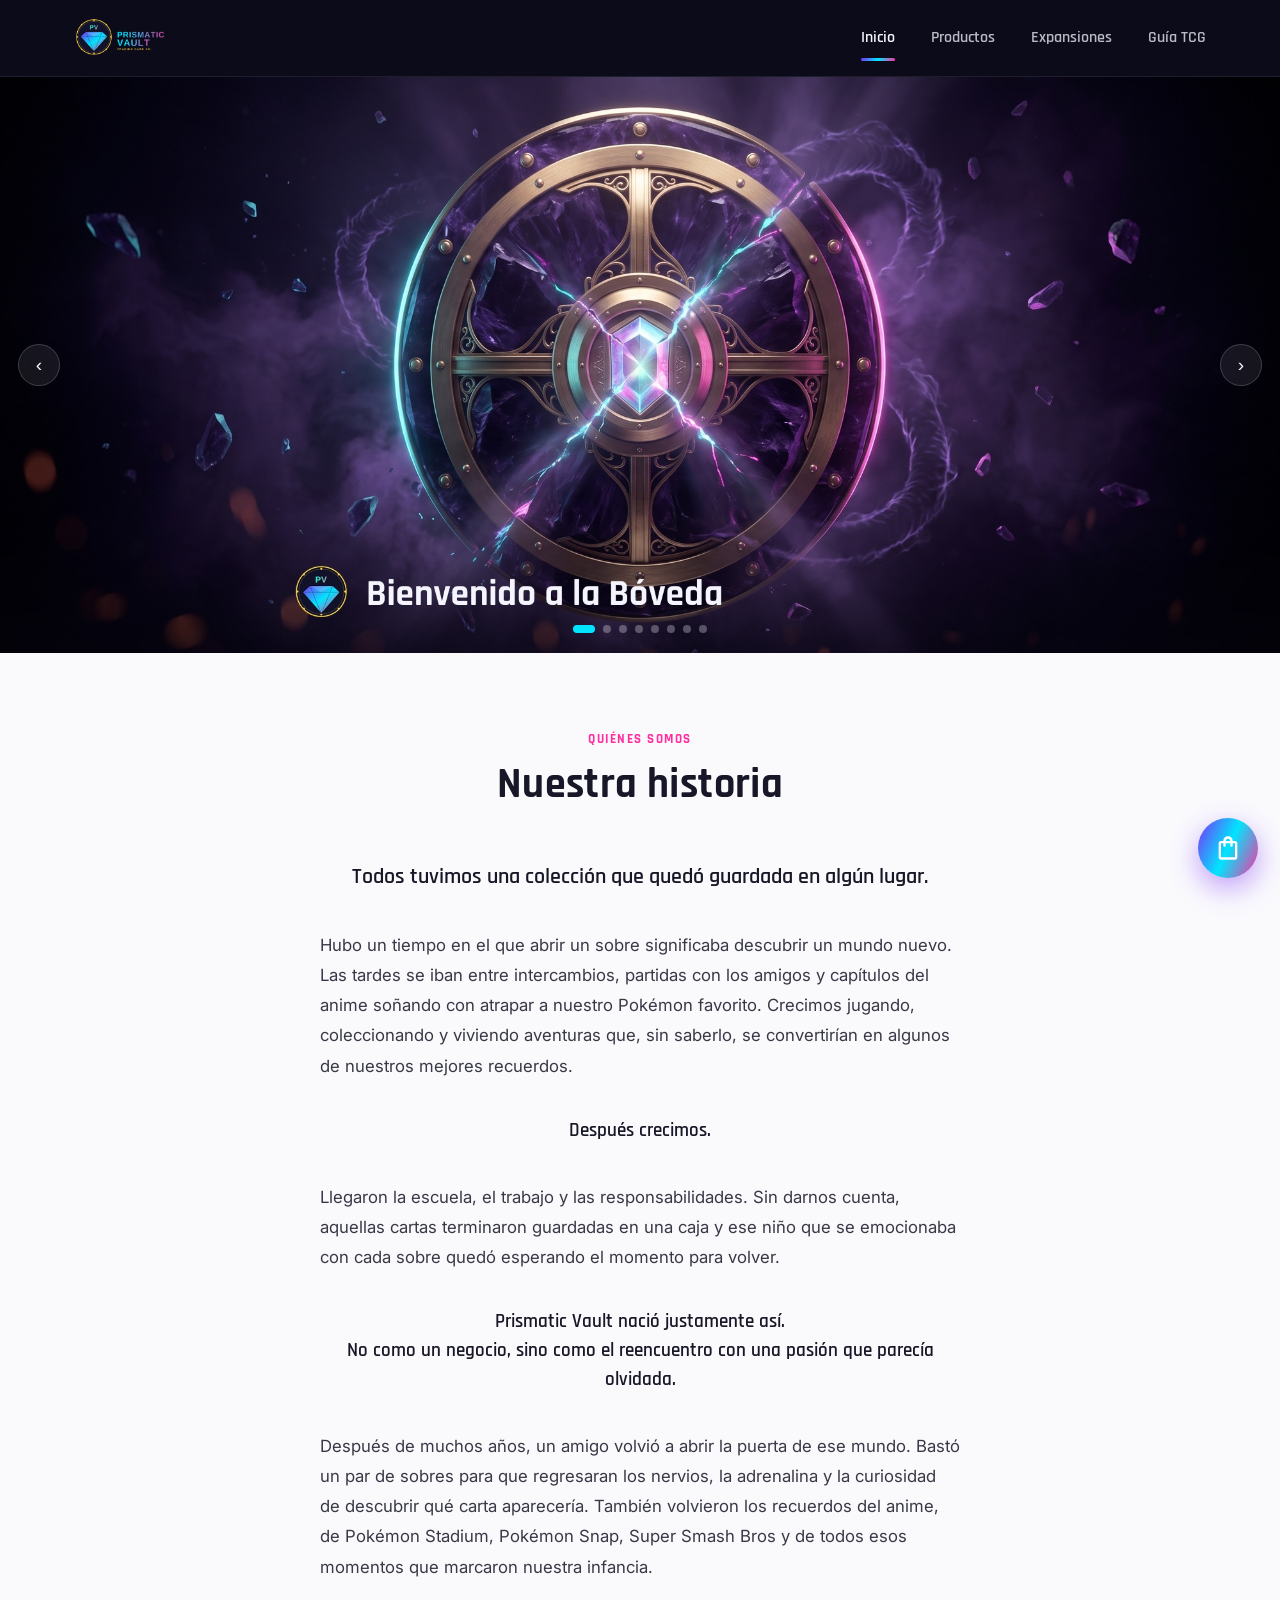
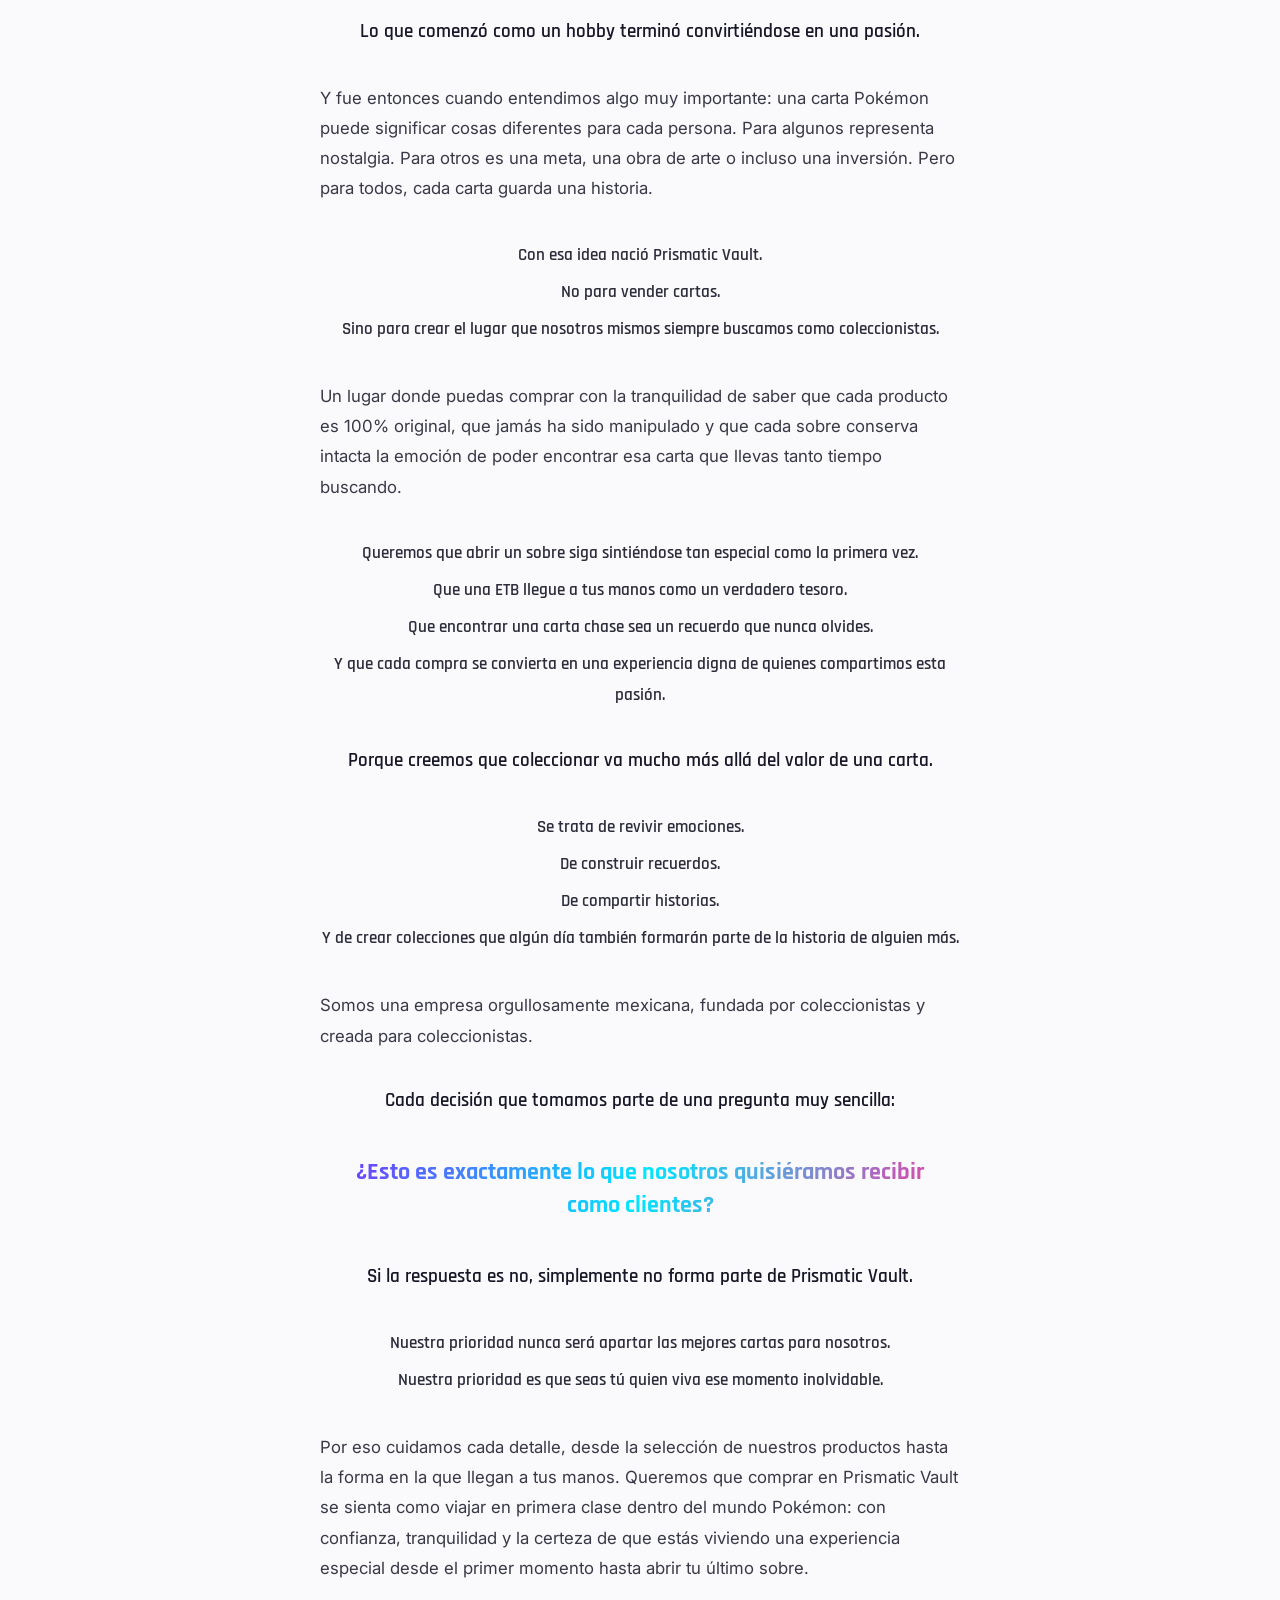
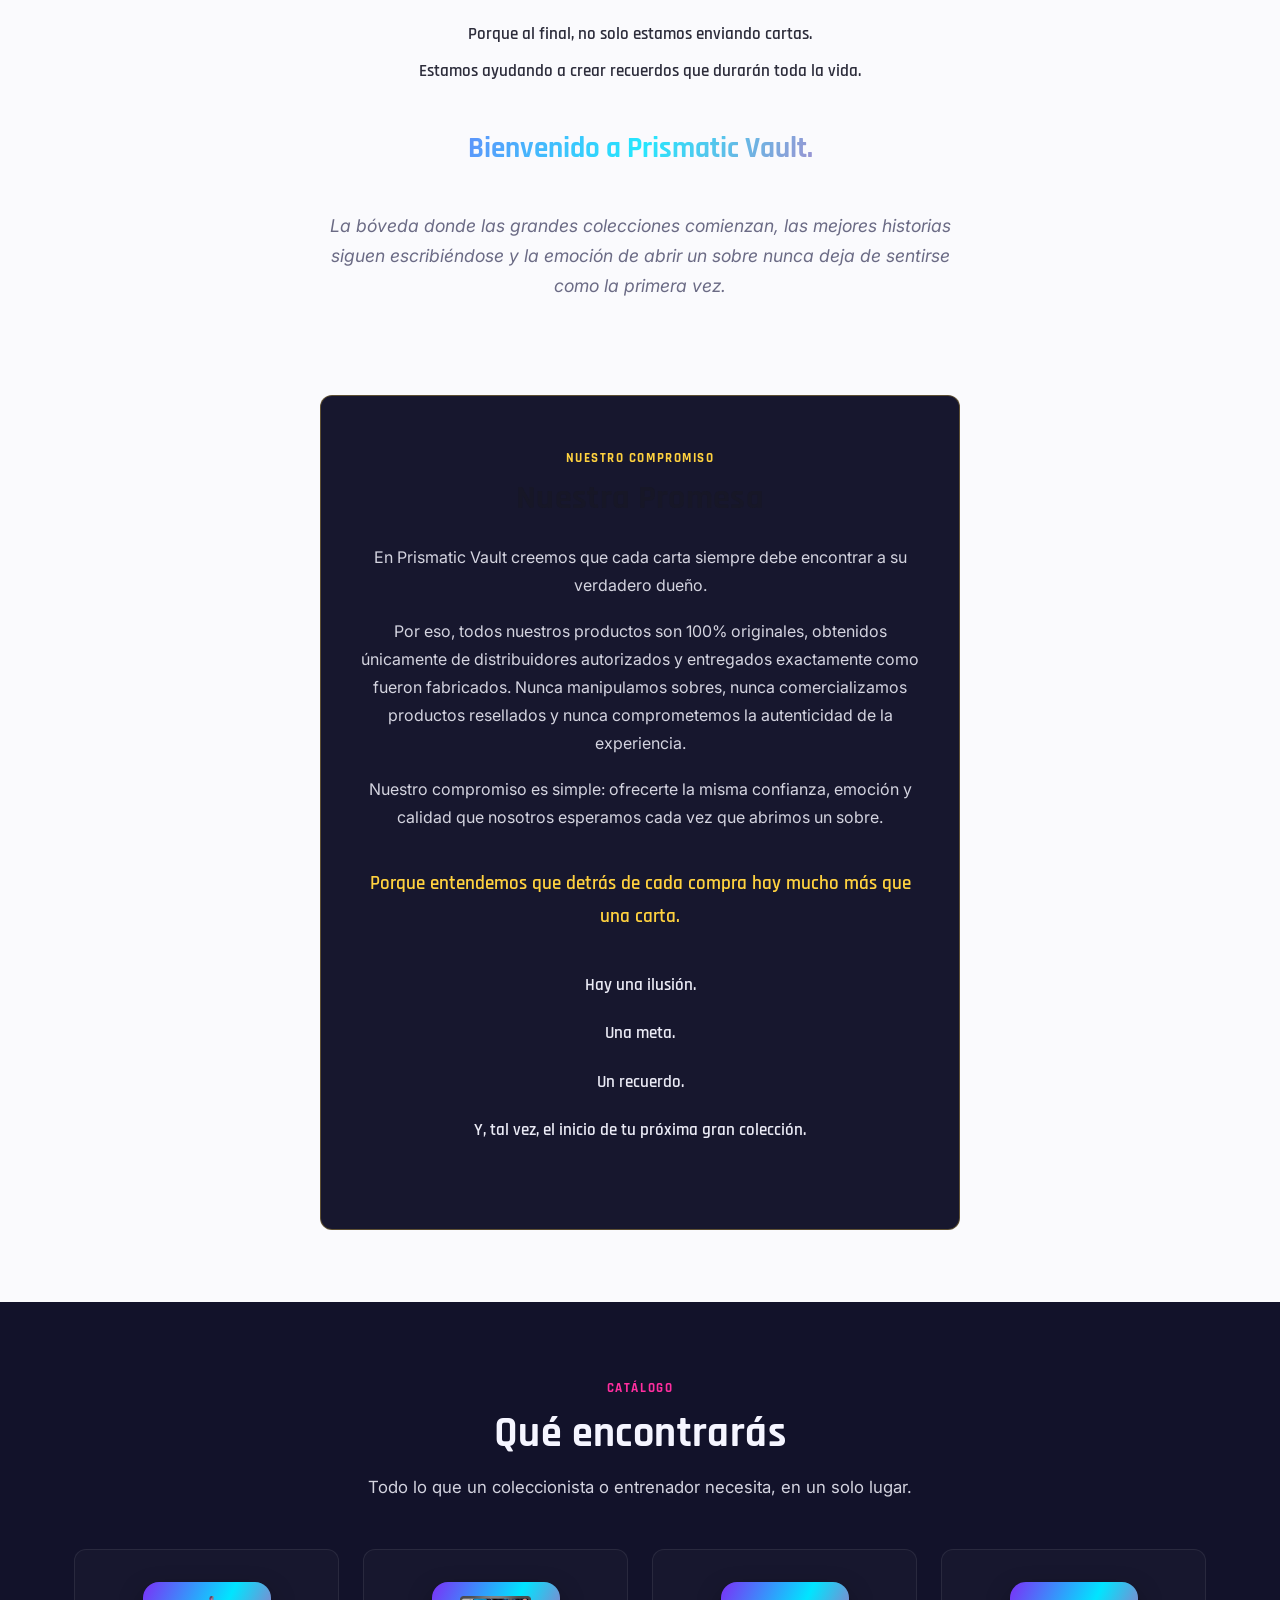
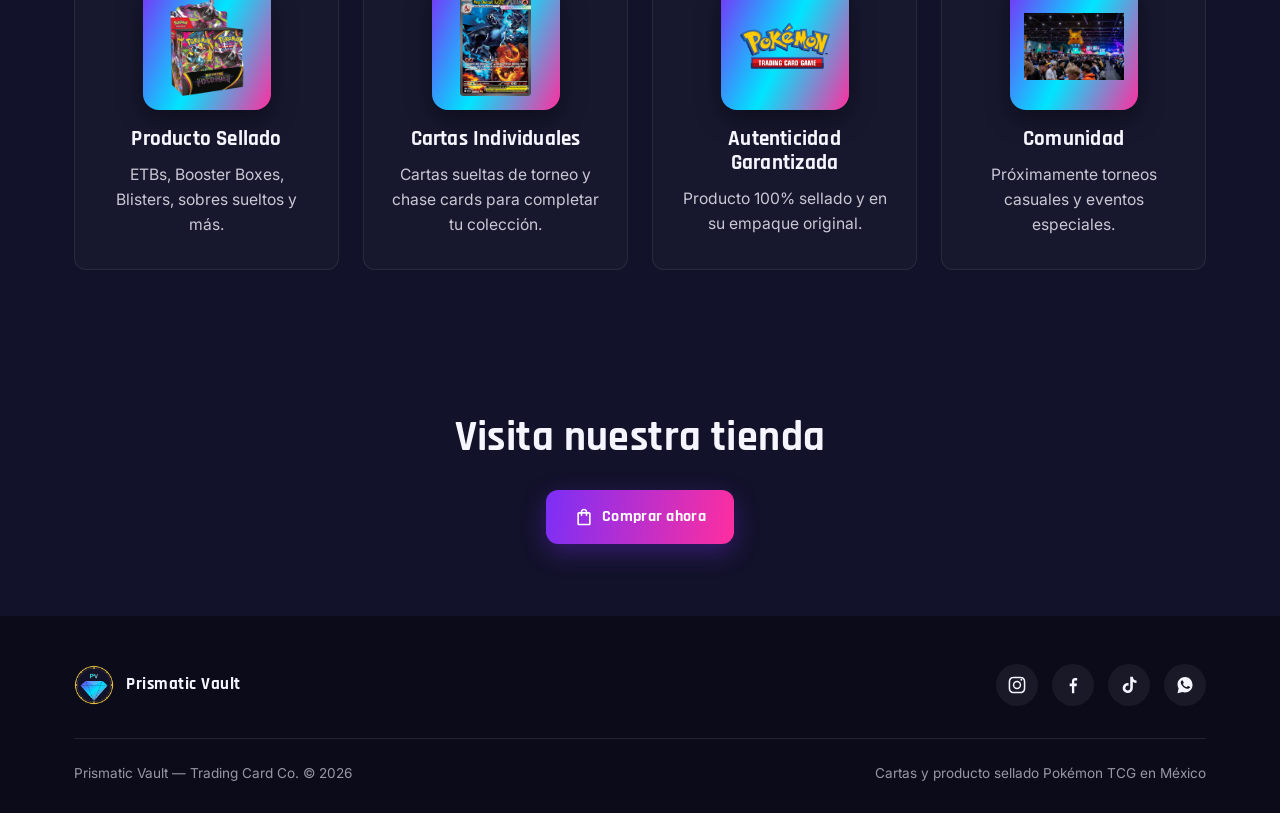
==== commit b781d7b2: "Simplifica la banda de contacto a un solo CTA de tienda Quita "Contáctanos por donde prefieras" y lo" ====
--- a/index.html
+++ b/index.html
@@ -14,7 +14,7 @@
 <link rel="preconnect" href="https://fonts.googleapis.com">
 <link rel="preconnect" href="https://fonts.gstatic.com" crossorigin>
 <link href="https://fonts.googleapis.com/css2?family=Rajdhani:wght@600;700&family=Inter:wght@400;500;600&display=swap" rel="stylesheet">
-<link rel="stylesheet" href="css/style.css?v=20260810a">
+<link rel="stylesheet" href="css/style.css?v=20260810b">
 </head>
 <body>
 
@@ -208,18 +208,7 @@
   <!-- BANDA DE CONTACTO -->
   <section class="section section--dark social-band">
     <div class="container">
-      <h2 class="section-title">Contáctanos por donde prefieras</h2>
-      <div class="social-icons-lg">
-        <a href="https://www.instagram.com/prismaticvault.tcg/" target="_blank" rel="noopener" aria-label="Instagram">
-          <svg viewBox="0 0 24 24"><path d="M12 2c-2.72 0-3.06.01-4.12.06-1.06.05-1.79.22-2.43.47a4.92 4.92 0 0 0-1.78 1.16 4.92 4.92 0 0 0-1.16 1.78c-.25.64-.42 1.37-.47 2.43C2 8.94 2 9.28 2 12s.01 3.06.06 4.12c.05 1.06.22 1.79.47 2.43.26.66.6 1.22 1.16 1.78.56.56 1.12.9 1.78 1.16.64.25 1.37.42 2.43.47C8.94 22 9.28 22 12 22s3.06-.01 4.12-.06c1.06-.05 1.79-.22 2.43-.47a4.92 4.92 0 0 0 1.78-1.16 4.92 4.92 0 0 0 1.16-1.78c.25-.64.42-1.37.47-2.43.05-1.06.06-1.4.06-4.12s-.01-3.06-.06-4.12c-.05-1.06-.22-1.79-.47-2.43a4.92 4.92 0 0 0-1.16-1.78 4.92 4.92 0 0 0-1.78-1.16c-.64-.25-1.37-.42-2.43-.47C15.06 2.01 14.72 2 12 2zm0 1.8c2.67 0 2.99.01 4.04.06.98.04 1.5.21 1.85.34.47.18.8.4 1.15.75.35.35.57.68.75 1.15.13.36.3.87.34 1.85.05 1.05.06 1.37.06 4.04s-.01 2.99-.06 4.04c-.04.98-.21 1.5-.34 1.85-.18.47-.4.8-.75 1.15-.35.35-.68.57-1.15.75-.36.13-.87.3-1.85.34-1.05.05-1.37.06-4.04.06s-2.99-.01-4.04-.06c-.98-.04-1.5-.21-1.85-.34a3.1 3.1 0 0 1-1.15-.75 3.1 3.1 0 0 1-.75-1.15c-.13-.36-.3-.87-.34-1.85-.05-1.05-.06-1.37-.06-4.04s.01-2.99.06-4.04c.04-.98.21-1.5.34-1.85.18-.47.4-.8.75-1.15.35-.35.68-.57 1.15-.75.36-.13.87-.3 1.85-.34 1.05-.05 1.37-.06 4.04-.06zm0 3.2a5 5 0 1 0 0 10 5 5 0 0 0 0-10zm0 8.25a3.25 3.25 0 1 1 0-6.5 3.25 3.25 0 0 1 0 6.5zm5.2-8.45a1.17 1.17 0 1 1 0-2.34 1.17 1.17 0 0 1 0 2.34z"/></svg>
-        </a>
-        <a href="https://facebook.com/prismaticvault.tcg" target="_blank" rel="noopener" aria-label="Facebook">
-          <svg viewBox="0 0 24 24"><path d="M13.5 22v-8.4h2.8l.42-3.28h-3.22V8.2c0-.95.26-1.6 1.63-1.6H17V3.7A21.8 21.8 0 0 0 14.6 3.6c-2.3 0-3.87 1.4-3.87 3.98v2.74H8v3.28h2.73V22h2.77z"/></svg>
-        </a>
-        <a href="https://vt.tiktok.com/ZSXAYgNUm/" target="_blank" rel="noopener" aria-label="TikTok">
-          <svg viewBox="0 0 24 24"><path d="M16.6 2h-3.1v13.6a2.9 2.9 0 1 1-2.05-2.78V9.6a6.1 6.1 0 1 0 5.15 6.03V8.36a7.9 7.9 0 0 0 4.4 1.33V6.5a4.85 4.85 0 0 1-4.4-4.5z"/></svg>
-        </a>
-      </div>
+      <h2 class="section-title">Visita nuestra tienda</h2>
       <a href="https://tienda.prismaticvaulttcg.com" class="btn btn-primary">
         <svg viewBox="0 0 24 24" style="width:20px;height:20px;fill:#fff;"><path d="M18 6h-2c0-2.21-1.79-4-4-4S8 3.79 8 6H6c-1.1 0-2 .9-2 2v12c0 1.1.9 2 2 2h12c1.1 0 2-.9 2-2V8c0-1.1-.9-2-2-2zm-6-2c1.1 0 2 .9 2 2h-4c0-1.1.9-2 2-2zm6 16H6V8h2v2c0 .55.45 1 1 1s1-.45 1-1V8h4v2c0 .55.45 1 1 1s1-.45 1-1V8h2v12z"/></svg>
         Comprar ahora
--- a/css/style.css
+++ b/css/style.css
@@ -596,33 +596,6 @@
 
 .social-band h2 { margin-bottom: 28px; }
 
-.social-icons-lg {
-  display: flex;
-  justify-content: center;
-  gap: 20px;
-  flex-wrap: wrap;
-  margin-bottom: 28px;
-}
-
-.social-icons-lg a {
-  width: 56px;
-  height: 56px;
-  border-radius: 50%;
-  display: flex;
-  align-items: center;
-  justify-content: center;
-  background: #1C1C38;
-  border: 1px solid rgba(245, 245, 255, 0.12);
-  transition: transform 0.18s ease, background 0.18s ease;
-}
-
-.social-icons-lg svg { width: 24px; height: 24px; fill: var(--text-light); }
-
-.social-icons-lg a:hover {
-  transform: translateY(-3px);
-  background: var(--gradient-brand);
-}
-
 /* --------------------------------------------------------------------------
    Footer
    -------------------------------------------------------------------------- */
